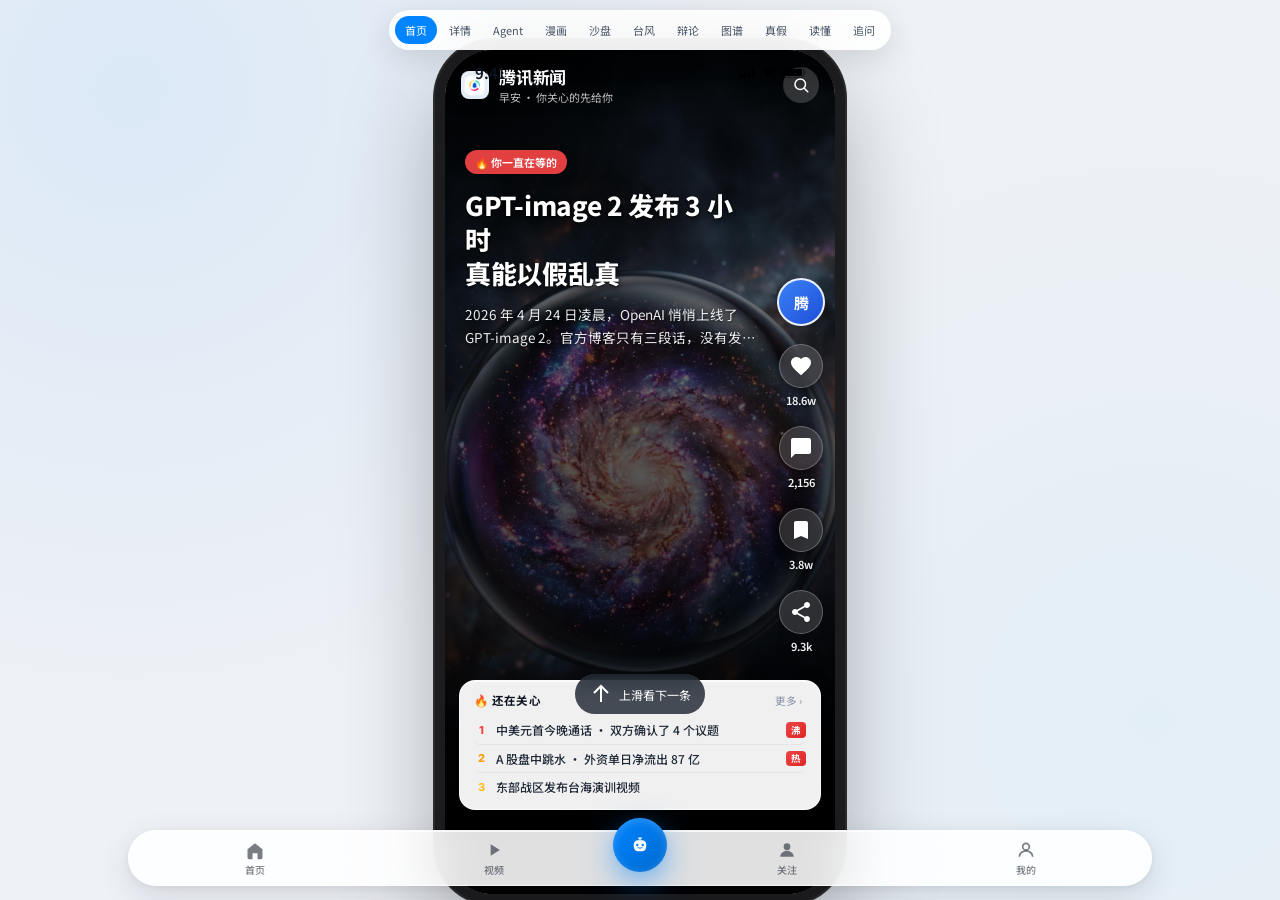
==== app.html @ 46b9d152 "feat: 腾讯新闻 Agent 版原型初始版本" ====
<!DOCTYPE html>
<html lang="zh-CN">
<head>
  <meta charset="UTF-8">
  <meta name="viewport" content="width=device-width, initial-scale=1.0, maximum-scale=1.0, user-scalable=no, viewport-fit=cover">
  <meta name="apple-mobile-web-app-capable" content="yes">
  <meta name="apple-mobile-web-app-status-bar-style" content="black-translucent">
  <title>腾讯新闻 · Agent 版</title>
  <link href="https://fonts.googleapis.com/css2?family=Noto+Sans+SC:wght@300;400;500;600;700;900&family=Inter:wght@400;500;600;700;900&display=swap" rel="stylesheet">
  <link rel="stylesheet" href="styles.css?v=8">
  <link rel="stylesheet" href="styles-v3.css?v=8">
  <link rel="stylesheet" href="styles-v4.css?v=8">
  <!-- v5 整段把 feed 改成"白色卡片瀑布流"，破坏了 scroll-snap，已禁用 -->
  <!-- <link rel="stylesheet" href="styles-v5.css"> -->
  <link rel="stylesheet" href="styles-v5b.css?v=8">
  <link rel="stylesheet" href="styles-v5c.css?v=8">
  <link rel="stylesheet" href="styles-v6.css?v=8">
  <link rel="stylesheet" href="styles-v7.css?v=8">
  <style>
    html.embed body { padding: 0 !important; background: transparent !important; align-items: stretch !important; }
    html.embed .phone-shell { width: 100% !important; height: 100% !important; border-radius: 0 !important; box-shadow: none !important; }
    html.embed #scene-switcher { display: none !important; }
  </style>
  <script>
    if (window.self !== window.top) {
      document.documentElement.classList.add('embed');
    }
  </script>
</head>
<body>

<!-- 场景切换器（独立打开时使用）-->
<div id="scene-switcher">
  <button data-scene="home" class="scene-btn active">首页</button>
  <button data-scene="article" class="scene-btn">详情</button>
  <button data-scene="agent" class="scene-btn">Agent</button>
  <button data-scene="manga" class="scene-btn">漫画</button>
  <button data-scene="sandbox" class="scene-btn">沙盘</button>
  <button data-scene="typhoon" class="scene-btn">台风</button>
  <button data-scene="debate" class="scene-btn">辩论</button>
  <button data-scene="graph" class="scene-btn">图谱</button>
  <button data-scene="factcheck" class="scene-btn">真假</button>
  <button data-scene="remix" class="scene-btn">读懂</button>
  <button data-scene="chat" class="scene-btn">追问</button>
</div>

<div id="phone" class="phone-shell">
  <div class="status-bar">
    <span class="time">9:41</span>
    <div class="status-icons">
      <svg width="17" height="11" viewBox="0 0 17 11" fill="currentColor"><rect x="0" y="7" width="3" height="4"/><rect x="4" y="5" width="3" height="6"/><rect x="8" y="3" width="3" height="8"/><rect x="12" y="0" width="3" height="11"/></svg>
      <svg width="16" height="11" viewBox="0 0 16 11" fill="none"><path d="M8 2c2 0 3.8.7 5.2 2L15 2.5C13.2.9 10.7 0 8 0S2.8.9 1 2.5L2.8 4C4.2 2.7 6 2 8 2zm0 3c1.2 0 2.3.4 3.1 1.2L12.9 4.6C11.6 3.6 9.8 3 8 3s-3.6.6-4.9 1.6L4.9 6.2C5.7 5.4 6.8 5 8 5zm0 3c.7 0 1.3.2 1.8.7L11 7.3C10.2 6.5 9.1 6 8 6s-2.2.5-3 1.3l1.2 1.4C6.7 8.2 7.3 8 8 8zm-2 3l2 2 2-2" fill="currentColor"/></svg>
      <svg width="26" height="11" viewBox="0 0 26 11" fill="none"><rect x="0.5" y="0.5" width="22" height="10" rx="2.5" stroke="currentColor" opacity="0.4"/><rect x="2" y="2" width="19" height="7" rx="1" fill="currentColor"/><rect x="23" y="3.5" width="1.5" height="4" rx="0.5" fill="currentColor" opacity="0.4"/></svg>
    </div>
  </div>

  <!-- ============ 场景 1：首页（抖音式沉浸 Feed）============ -->
  <div class="scene scene-home active" data-scene="home">
    <!-- 顶部品牌栏（浮在 Feed 上）-->
    <div class="immersive-home-top">
      <div class="ih-logo">
        <div class="brand-dot"></div>
        <div class="ih-brand">
          <div class="ih-brand-name">腾讯新闻</div>
          <div class="ih-brand-slot">早安 · 你关心的先给你</div>
        </div>
      </div>
      <button class="ih-search">
        <svg width="18" height="18" viewBox="0 0 24 24" fill="none"><circle cx="11" cy="11" r="7" stroke="currentColor" stroke-width="2"/><path d="m21 21-4.35-4.35" stroke="currentColor" stroke-width="2" stroke-linecap="round"/></svg>
      </button>
    </div>

    <!-- 沉浸式 Feed 容器 -->
    <div class="immersive-feed" id="immersive-feed">

      <!-- Feed 1：image2 新闻（图文，截断阅读原文）-->
      <div class="ifeed-item ifeed-article" data-feed-index="0">
        <div class="ifeed-bg">
          <img src="imgs/feed-gpt-image.png" alt="">
          <div class="ifeed-bg-gradient"></div>
        </div>

        <!-- 图文专用：上部内容区（标题+正文预览）-->
        <div class="ifeed-article-content">
          <div class="ifeed-chip chip-hot">🔥 你一直在等的</div>
          <h1 class="ifeed-headline">GPT-image 2 发布 3 小时<br>真能以假乱真</h1>
          <div class="ifeed-excerpt">
            <p>2026 年 4 月 24 日凌晨，OpenAI 悄悄上线了 GPT-image 2。官方博客只有三段话，没有发布会，没有 Sam 推特预热——但在之后的三个小时里，这个模型已经让整个内容圈集体失眠。</p>
            <p>我们用 500 个测试 prompt 跑了一晚上，结论是：<strong>这是第一个能在细节层面骗过人眼的公开模型</strong>。</p>
            <p>具体强在哪？它做到了跨 20 张图的人物一致性，15 分钟能生成一整套品牌视觉系统（logo、banner、OG 图、favicon 全套），甚至能"编造"逼真的……</p>
          </div>
        </div>

        <!-- 渐变截断 + 阅读原文 -->
        <div class="ifeed-fade-cta" onclick="switchScene('article')">
          <div class="ifeed-fade-gradient"></div>
          <button class="ifeed-read-btn">阅读原文 <span>›</span></button>
        </div>

        <!-- 右侧交互栏 -->
        <div class="ifeed-right-rail">
          <div class="irr-item">
            <div class="irr-avatar"><span>腾</span></div>
          </div>
          <div class="irr-item" onclick="iFeedLike(this, event)">
            <div class="irr-icon">
              <svg width="24" height="24" viewBox="0 0 24 24" fill="currentColor"><path d="M12 21.35l-1.45-1.32C5.4 15.36 2 12.28 2 8.5 2 5.42 4.42 3 7.5 3c1.74 0 3.41.81 4.5 2.09C13.09 3.81 14.76 3 16.5 3 19.58 3 22 5.42 22 8.5c0 3.78-3.4 6.86-8.55 11.54L12 21.35z"/></svg>
            </div>
            <div class="irr-count">18.6w</div>
          </div>
          <div class="irr-item" onclick="event.stopPropagation(); switchScene('article')">
            <div class="irr-icon">
              <svg width="24" height="24" viewBox="0 0 24 24" fill="currentColor"><path d="M20 2H4c-1.1 0-2 .9-2 2v18l4-4h14c1.1 0 2-.9 2-2V4c0-1.1-.9-2-2-2z"/></svg>
            </div>
            <div class="irr-count">2,156</div>
          </div>
          <div class="irr-item" onclick="iFeedBookmark(this, event)">
            <div class="irr-icon">
              <svg width="24" height="24" viewBox="0 0 24 24" fill="currentColor"><path d="M17 3H7c-1.1 0-2 .9-2 2v16l7-3 7 3V5c0-1.1-.9-2-2-2z"/></svg>
            </div>
            <div class="irr-count">3.8w</div>
          </div>
          <div class="irr-item" onclick="event.stopPropagation(); triggerToast('分享面板')">
            <div class="irr-icon">
              <svg width="24" height="24" viewBox="0 0 24 24" fill="currentColor"><path d="M18 16.08c-.76 0-1.44.3-1.96.77L8.91 12.7c.05-.23.09-.46.09-.7s-.04-.47-.09-.7l7.05-4.11c.54.5 1.25.81 2.04.81 1.66 0 3-1.34 3-3s-1.34-3-3-3-3 1.34-3 3c0 .24.04.47.09.7L8.04 9.81C7.5 9.31 6.79 9 6 9c-1.66 0-3 1.34-3 3s1.34 3 3 3c.79 0 1.5-.31 2.04-.81l7.12 4.16c-.05.21-.08.43-.08.65 0 1.61 1.31 2.92 2.92 2.92s2.92-1.31 2.92-2.92-1.31-2.92-2.92-2.92z"/></svg>
            </div>
            <div class="irr-count">9.3k</div>
          </div>
        </div>

        <!-- 底部 1/4 处：其他热点资讯小清单（完整可交互）-->
        <div class="hot-strip" onclick="event.stopPropagation(); triggerToast('🔥 进入热点频道')">
          <div class="hs-head">
            <span class="hs-label">🔥 还在关心</span>
            <span class="hs-more" onclick="event.stopPropagation(); triggerToast('🔥 进入热点频道')">更多 ›</span>
          </div>
          <div class="hs-list">
            <div class="hs-item" onclick="event.stopPropagation(); triggerToast('📖 中美元首通话 · 进入资讯')">
              <span class="hs-rank hs-rank-1">1</span>
              <span class="hs-txt">中美元首今晚通话 · 双方确认了 4 个议题</span>
              <span class="hs-hot">沸</span>
            </div>
            <div class="hs-item" onclick="event.stopPropagation(); triggerToast('📖 A 股跳水 · 进入资讯')">
              <span class="hs-rank hs-rank-2">2</span>
              <span class="hs-txt">A 股盘中跳水 · 外资单日净流出 87 亿</span>
              <span class="hs-hot">热</span>
            </div>
            <div class="hs-item" onclick="event.stopPropagation(); triggerToast('📖 台海演训 · 进入资讯')">
              <span class="hs-rank hs-rank-3">3</span>
              <span class="hs-txt">东部战区发布台海演训视频</span>
            </div>
          </div>
        </div>
      </div>

      <!-- Feed 2：Anthropic 视频（模拟自动播放）-->
      <div class="ifeed-item ifeed-video" data-feed-index="1">
        <div class="ifeed-bg">
          <img src="https://images.unsplash.com/photo-1633356122544-f134324a6cee?w=800&q=80" alt="">
          <div class="ifeed-bg-gradient dark"></div>
        </div>

        <!-- 视频控件层 -->
        <div class="ifeed-video-layer">
          <div class="ifeed-play-indicator">
            <div class="play-dot play-dot-1"></div>
            <div class="play-dot play-dot-2"></div>
            <div class="play-dot play-dot-3"></div>
            <span class="play-label">正在自动播放</span>
          </div>
          <div class="ifeed-video-progress">
            <div class="ifvp-bar"></div>
          </div>
        </div>

        <div class="ifeed-chip-top">
          <span class="ifeed-chip chip-video">▶ 视频 · 8:42</span>
        </div>

        <div class="ifeed-right-rail">
          <div class="irr-item"><div class="irr-avatar"><span>A</span></div></div>
          <div class="irr-item" onclick="iFeedLike(this, event)"><div class="irr-icon"><svg width="24" height="24" viewBox="0 0 24 24" fill="currentColor"><path d="M12 21.35l-1.45-1.32C5.4 15.36 2 12.28 2 8.5 2 5.42 4.42 3 7.5 3c1.74 0 3.41.81 4.5 2.09C13.09 3.81 14.76 3 16.5 3 19.58 3 22 5.42 22 8.5c0 3.78-3.4 6.86-8.55 11.54L12 21.35z"/></svg></div><div class="irr-count">24.1w</div></div>
          <div class="irr-item"><div class="irr-icon"><svg width="24" height="24" viewBox="0 0 24 24" fill="currentColor"><path d="M20 2H4c-1.1 0-2 .9-2 2v18l4-4h14c1.1 0 2-.9 2-2V4c0-1.1-.9-2-2-2z"/></svg></div><div class="irr-count">5,421</div></div>
          <div class="irr-item"><div class="irr-icon"><svg width="24" height="24" viewBox="0 0 24 24" fill="currentColor"><path d="M18 16.08c-.76 0-1.44.3-1.96.77L8.91 12.7c.05-.23.09-.46.09-.7s-.04-.47-.09-.7l7.05-4.11c.54.5 1.25.81 2.04.81 1.66 0 3-1.34 3-3s-1.34-3-3-3-3 1.34-3 3c0 .24.04.47.09.7L8.04 9.81C7.5 9.31 6.79 9 6 9c-1.66 0-3 1.34-3 3s1.34 3 3 3c.79 0 1.5-.31 2.04-.81l7.12 4.16c-.05.21-.08.43-.08.65 0 1.61 1.31 2.92 2.92 2.92s2.92-1.31 2.92-2.92-1.31-2.92-2.92-2.92z"/></svg></div><div class="irr-count">1.2w</div></div>
        </div>

        <div class="ifeed-bottom dark">
          <h2 class="ifeed-video-title">Computer Use 2.0 发布会完整回放：Claude 正式能"用电脑"了</h2>
        </div>
      </div>

      <!-- Feed 3：美以裂痕（一图读懂 · 首页植入读懂入口）-->
      <div class="ifeed-item ifeed-article ifeed-manga-entry" data-feed-index="2">
        <div class="ifeed-bg">
          <img src="https://images.unsplash.com/photo-1541746972996-4e0b0f43e02a?w=800&q=80" alt="">
          <div class="ifeed-bg-gradient"></div>
        </div>
        <div class="ifeed-article-content">
          <div class="ifeed-chip chip-hot">🌍 全球视野</div>
          <h1 class="ifeed-headline">伊朗硝烟中的美以裂痕<br>5 月 1 日红线与特朗普的抉择</h1>
          <div class="ifeed-excerpt">
            <p>美军对伊朗行动已进入第 50 天。根据 1973 年《战争权力法》，60 天授权窗口将于 <strong>5 月 1 日</strong> 到期——特朗普面临三条路：寻求国会授权、用仅有一次的 30 天延期、或无视期限与国会公开对抗。</p>
            <p>以色列的"核威胁红线"论述和华盛顿的选举日历正在正面相撞。油价已飙至 $135，共和党内部有议员开始……</p>
          </div>
        </div>

        <!-- 读懂入口：首页植入 Agent 读懂能力 -->
        <div class="ifeed-dongdu-entry" onclick="event.stopPropagation(); switchScene('manga')">
          <div class="ide-icon">🎨</div>
          <div class="ide-body">
            <div class="ide-title">Agent 把 4,200 字画成了一张图</div>
            <div class="ide-sub">一图读懂 · 点沙漏、压力锅、三条路看解读</div>
          </div>
          <div class="ide-arrow">›</div>
        </div>

        <div class="ifeed-fade-cta" onclick="triggerToast('📖 进入原报道')">
          <div class="ifeed-fade-gradient"></div>
          <button class="ifeed-read-btn">阅读原文 <span>›</span></button>
        </div>
        <div class="ifeed-right-rail">
          <div class="irr-item"><div class="irr-avatar"><span>国</span></div></div>
          <div class="irr-item" onclick="iFeedLike(this, event)"><div class="irr-icon"><svg width="24" height="24" viewBox="0 0 24 24" fill="currentColor"><path d="M12 21.35l-1.45-1.32C5.4 15.36 2 12.28 2 8.5 2 5.42 4.42 3 7.5 3c1.74 0 3.41.81 4.5 2.09C13.09 3.81 14.76 3 16.5 3 19.58 3 22 5.42 22 8.5c0 3.78-3.4 6.86-8.55 11.54L12 21.35z"/></svg></div><div class="irr-count">31w</div></div>
          <div class="irr-item"><div class="irr-icon"><svg width="24" height="24" viewBox="0 0 24 24" fill="currentColor"><path d="M20 2H4c-1.1 0-2 .9-2 2v18l4-4h14c1.1 0 2-.9 2-2V4c0-1.1-.9-2-2-2z"/></svg></div><div class="irr-count">6,284</div></div>
          <div class="irr-item"><div class="irr-icon"><svg width="24" height="24" viewBox="0 0 24 24" fill="currentColor"><path d="M17 3H7c-1.1 0-2 .9-2 2v16l7-3 7 3V5c0-1.1-.9-2-2-2z"/></svg></div><div class="irr-count">8.9w</div></div>
        </div>
        </div>
      </div>

      <!-- Feed 4：播客（视频位）-->
      <div class="ifeed-item ifeed-video ifeed-podcast" data-feed-index="3">
        <div class="ifeed-bg">
          <img src="https://images.unsplash.com/photo-1478737270239-2f02b77fc618?w=800&q=80" alt="">
          <div class="ifeed-bg-gradient dark purple"></div>
        </div>

        <!-- 播客波形 -->
        <div class="ifeed-podcast-wave">
          <span></span><span></span><span></span><span></span><span></span><span></span><span></span><span></span><span></span><span></span>
        </div>

        <div class="ifeed-play-indicator">
          <div class="play-dot play-dot-1"></div>
          <div class="play-dot play-dot-2"></div>
          <div class="play-dot play-dot-3"></div>
          <span class="play-label">正在播放 12:34 / 54:12</span>
        </div>

        <div class="ifeed-chip-top">
          <span class="ifeed-chip chip-audio">🎧 播客 · 你订阅了</span>
        </div>

        <div class="ifeed-right-rail">
          <div class="irr-item"><div class="irr-avatar"><span>LS</span></div></div>
          <div class="irr-item" onclick="iFeedLike(this, event)"><div class="irr-icon"><svg width="24" height="24" viewBox="0 0 24 24" fill="currentColor"><path d="M12 21.35l-1.45-1.32C5.4 15.36 2 12.28 2 8.5 2 5.42 4.42 3 7.5 3c1.74 0 3.41.81 4.5 2.09C13.09 3.81 14.76 3 16.5 3 19.58 3 22 5.42 22 8.5c0 3.78-3.4 6.86-8.55 11.54L12 21.35z"/></svg></div><div class="irr-count">3.2w</div></div>
          <div class="irr-item"><div class="irr-icon"><svg width="24" height="24" viewBox="0 0 24 24" fill="currentColor"><path d="M20 2H4c-1.1 0-2 .9-2 2v18l4-4h14c1.1 0 2-.9 2-2V4c0-1.1-.9-2-2-2z"/></svg></div><div class="irr-count">412</div></div>
          <div class="irr-item"><div class="irr-icon"><svg width="24" height="24" viewBox="0 0 24 24" fill="currentColor"><path d="M17 3H7c-1.1 0-2 .9-2 2v16l7-3 7 3V5c0-1.1-.9-2-2-2z"/></svg></div><div class="irr-count">1.8w</div></div>
        </div>

        <div class="ifeed-bottom dark">
          <span class="ifeed-chip chip-audio-title">Latent Space Podcast</span>
          <h2 class="ifeed-video-title">Harness Engineering 会成为独立工种吗？</h2>
          <div class="ifeed-author">
            <div class="ifa-avatar dark-avatar">S</div>
            <div class="ifa-info">
              <div class="ifa-name light">Swyx × Harrison Chase</div>
              <div class="ifa-meta light">今天上线 · 54:12</div>
            </div>
          </div>
        </div>
      </div>

      <!-- Feed 5：长白山暴雪（视频）-->
      <div class="ifeed-item ifeed-video" data-feed-index="4">
        <div class="ifeed-bg">
          <img src="https://images.unsplash.com/photo-1551698618-1dfe5d97d256?w=800&q=80" alt="">
          <div class="ifeed-bg-gradient dark"></div>
        </div>
        <div class="ifeed-video-layer">
          <div class="ifeed-play-indicator">
            <div class="play-dot play-dot-1"></div>
            <div class="play-dot play-dot-2"></div>
            <div class="play-dot play-dot-3"></div>
            <span class="play-label">正在自动播放</span>
          </div>
          <div class="ifeed-video-progress"><div class="ifvp-bar"></div></div>
        </div>
        <div class="ifeed-chip-top">
          <span class="ifeed-chip chip-video">▶ 视频 · 2:18</span>
          <span class="ifeed-chip chip-verified">🛡 已核实</span>
        </div>
        <div class="ifeed-right-rail">
          <div class="irr-item"><div class="irr-avatar"><span>现</span></div></div>
          <div class="irr-item" onclick="iFeedLike(this, event)"><div class="irr-icon"><svg width="24" height="24" viewBox="0 0 24 24" fill="currentColor"><path d="M12 21.35l-1.45-1.32C5.4 15.36 2 12.28 2 8.5 2 5.42 4.42 3 7.5 3c1.74 0 3.41.81 4.5 2.09C13.09 3.81 14.76 3 16.5 3 19.58 3 22 5.42 22 8.5c0 3.78-3.4 6.86-8.55 11.54L12 21.35z"/></svg></div><div class="irr-count">42w</div></div>
          <div class="irr-item"><div class="irr-icon"><svg width="24" height="24" viewBox="0 0 24 24" fill="currentColor"><path d="M20 2H4c-1.1 0-2 .9-2 2v18l4-4h14c1.1 0 2-.9 2-2V4c0-1.1-.9-2-2-2z"/></svg></div><div class="irr-count">8,712</div></div>
          <div class="irr-item"><div class="irr-icon"><svg width="24" height="24" viewBox="0 0 24 24" fill="currentColor"><path d="M17 3H7c-1.1 0-2 .9-2 2v16l7-3 7 3V5c0-1.1-.9-2-2-2z"/></svg></div><div class="irr-count">12w</div></div>
        </div>
        <div class="ifeed-bottom dark">
          <span class="ifeed-chip chip-video-title">腾讯新闻现场</span>
          <h2 class="ifeed-video-title">长白山暴雪红色预警：滑雪游客请立即下撤</h2>
          <div class="ifeed-author">
            <div class="ifa-avatar dark-avatar">现</div>
            <div class="ifa-info">
              <div class="ifa-name light">腾讯新闻现场</div>
              <div class="ifa-meta light">1 小时前 · 2:18</div>
            </div>
          </div>
        </div>
      </div>

      <!-- Feed 6：Paul Graham 图文 -->
      <div class="ifeed-item ifeed-article" data-feed-index="5">
        <div class="ifeed-bg">
          <img src="https://images.unsplash.com/photo-1481627834876-b7833e8f5570?w=800&q=80" alt="">
          <div class="ifeed-bg-gradient"></div>
        </div>
        <div class="ifeed-article-content">
          <div class="ifeed-chip chip-slow">🧠 慢读 · 译文</div>
          <h1 class="ifeed-headline">为什么最好的 AI 产品<br>反而不像 AI 产品</h1>
          <div class="ifeed-excerpt">
            <p>Paul Graham 在他的新 Essay 里指出了一个反直觉的现象：2026 年真正赚到钱的 AI 产品，几乎没有一个把"AI"当作核心卖点。</p>
            <p>他举了三个例子：Cursor 卖的不是"AI 写代码"，卖的是"写代码变轻松了"；Perplexity 卖的不是"AI 搜索"，卖的是"不用再翻 10 个链接了"；甚至 ChatGPT 卖的……</p>
          </div>
        </div>
        <div class="ifeed-fade-cta" onclick="triggerToast('📖 进入文章详情页')">
          <div class="ifeed-fade-gradient"></div>
          <button class="ifeed-read-btn">阅读原文 <span>›</span></button>
        </div>
        <div class="ifeed-right-rail">
          <div class="irr-item"><div class="irr-avatar"><span>PG</span></div></div>
          <div class="irr-item" onclick="iFeedLike(this, event)"><div class="irr-icon"><svg width="24" height="24" viewBox="0 0 24 24" fill="currentColor"><path d="M12 21.35l-1.45-1.32C5.4 15.36 2 12.28 2 8.5 2 5.42 4.42 3 7.5 3c1.74 0 3.41.81 4.5 2.09C13.09 3.81 14.76 3 16.5 3 19.58 3 22 5.42 22 8.5c0 3.78-3.4 6.86-8.55 11.54L12 21.35z"/></svg></div><div class="irr-count">6.1w</div></div>
          <div class="irr-item"><div class="irr-icon"><svg width="24" height="24" viewBox="0 0 24 24" fill="currentColor"><path d="M20 2H4c-1.1 0-2 .9-2 2v18l4-4h14c1.1 0 2-.9 2-2V4c0-1.1-.9-2-2-2z"/></svg></div><div class="irr-count">942</div></div>
          <div class="irr-item"><div class="irr-icon"><svg width="24" height="24" viewBox="0 0 24 24" fill="currentColor"><path d="M17 3H7c-1.1 0-2 .9-2 2v16l7-3 7 3V5c0-1.1-.9-2-2-2z"/></svg></div><div class="irr-count">2.8w</div></div>
        </div>
        <div class="ifeed-bottom">
          <div class="ifeed-author">
            <div class="ifa-avatar">译</div>
            <div class="ifa-info">
              <div class="ifa-name">PG Essays 译者圈</div>
              <div class="ifa-meta">译自 paulgraham.com · 3200 词</div>
            </div>
          </div>
        </div>
      </div>

    </div>
    <!-- 滑动提示（仅第一次出现）-->
    <div class="swipe-hint" id="swipe-hint">
      <svg width="24" height="24" viewBox="0 0 24 24" fill="none" stroke="currentColor" stroke-width="2"><path d="M12 4v16M5 11l7-7 7 7"/></svg>
      <span>上滑看下一条</span>
    </div>
  </div>

  <!-- ============ 场景 2：文章详情页（image2 报道 + 内嵌 Agent）============ -->
  <div class="scene scene-article" data-scene="article">
    <div class="article-nav">
      <button class="art-back" data-back="home">‹ 首页</button>
      <button class="art-more">⋯</button>
    </div>

    <div class="article-scroll" id="article-scroll">

      <div class="art-head">
        <div class="art-tag-row">
          <span class="art-tag art-tag-hot">🔥 你一直在等的</span>
          <span class="art-tag art-tag-v">🛡 已核实</span>
        </div>
        <h1 class="art-title">GPT-image 2 实测 3 小时：AI 生成图像真的能以假乱真了</h1>
        <div class="art-byline">
          <div class="art-avatar-dot">张</div>
          <div class="art-byline-info">
            <div class="art-author">张译 · 腾讯新闻科技</div>
            <div class="art-stamp">2 小时前 · 6 分钟读</div>
          </div>
        </div>
      </div>

      <img class="art-cover" src="https://images.unsplash.com/photo-1686191128892-f7434b8e8e7e?w=800&auto=format&fit=crop&q=80" alt="">

      <!-- Agent 智能导读条 -->
      <div class="agent-reading-bar">
        <div class="arb-avatar">
          <svg width="16" height="16" viewBox="0 0 32 32" fill="white"><rect x="7" y="9" width="18" height="16" rx="6"/><circle cx="12" cy="16" r="1.8" fill="#0084ff"/><circle cx="20" cy="16" r="1.8" fill="#0084ff"/></svg>
        </div>
        <div class="arb-body">
          <div class="arb-title">Agent 陪你读这篇</div>
          <div class="arb-actions">
            <button class="arb-chip" onclick="openArticleAgent('summary')">📝 太长不看</button>
            <button class="arb-chip" onclick="openArticleAgent('relate')">💭 对我有什么用</button>
            <button class="arb-chip" onclick="openArticleAgent('ask')">💬 我想追问</button>
          </div>
        </div>
      </div>

      <div class="art-body">
        <p>2026 年 4 月 24 日凌晨，OpenAI 悄悄上线了 GPT-image 2。官方博客只有三段话，没有发布会，没有 Sam 推特预热——但在之后的三个小时里，这个模型已经让整个内容圈集体失眠。</p>

        <p>它到底强在哪？我们用 500 个测试 prompt 跑了一晚上，结论是：<strong>这是第一个能在细节层面骗过人眼的公开模型</strong>。</p>

        <h2>一、实测：15 分钟生成一套完整品牌视觉</h2>

        <p>我们给它一个简单的 brief："做一个叫 Loopfold 的独立开发者工具品牌，面向开发者，有一点复古计算机的美学。" 没给任何参考图。</p>

        <p>15 分钟，image2 直接产出了：Logo 主稿、4 种延展变体、首屏 Banner、3 张 OG 分享图、甚至一整套 favicon。<strong>每一张都能直接用</strong>，不需要 Photoshop 修边。</p>

        <!-- Agent 即时洞察（正文段落间）-->
        <div class="agent-inline" onclick="openArticleAgent('inline-1')">
          <div class="ai-label">💡 Agent 注意到</div>
          <div class="ai-text">这段讲的能力，对你"用 AI 做内容运营"可能很有用。<span class="ai-link">帮你想想能落地什么 →</span></div>
        </div>

        <h2>二、关键突破：它终于学会"细节一致性"</h2>

        <p>此前所有 AI 图像模型都有一个顽疾——同一个角色，生成到第三张图就崩了：脸变了、衣服花纹错乱。image2 第一次做到了<strong>跨 20 张图的人物一致性</strong>。</p>

        <p>Simon Willison 在他的实测博客里给了一个更直接的评价：<em>"It's the first model where I stopped looking for the AI tell."</em>（这是第一个让我不再寻找 AI 痕迹的模型。）</p>

        <h2>三、眼见不一定为实：内容鉴伪的新难题</h2>

        <p>更让人担心的是它的"编故事能力"。我们让它生成"一张新闻现场照片 + 说明文字"，结果它不仅生成了逼真的照片，还配了一段 200 字的现场说明——而这件"新闻"从未发生过。</p>

        <p>发布 3 小时，推特上已经有人拿它生成的产品图骗过了 eBay 商家。</p>

        <div class="agent-inline" onclick="openArticleAgent('inline-2')">
          <div class="ai-label">⚠️ Agent 提醒</div>
          <div class="ai-text">这段跟你"内容运营 × 事实核查"的工作流直接相关。<span class="ai-link">我帮你想想该调整什么 →</span></div>
        </div>

        <h2>四、创作者怎么看：焦虑还是机会？</h2>

        <p>我们采访了 5 位独立内容创作者。观点几乎一致分成两派：</p>

        <ul>
          <li>焦虑派："以后客户更不会为素人插画师的稿费买单了。"</li>
          <li>机会派："终于能一个人做出过去 5 个人的产出，独立开发者时代真的来了。"</li>
        </ul>

        <p>Lenny Rachitsky 在 newsletter 里引用了一个数字：<strong>过去 7 天，ProductHunt 上基于 image2 API 的新产品已经上了 14 个</strong>——这比模型正式发布还早。</p>

        <h2>五、什么时候能用上？</h2>

        <p>API 已开放，每千张图 $40；ChatGPT Plus 用户今晚会收到灰度推送；国内用户可通过 OpenRouter 或 Replicate 间接调用。</p>

        <p>我们评估：<strong>未来 30 天，会有一批新的"AI 原生内容产品"在这个模型基础上爆发</strong>。</p>

        <div class="h-32"></div>
      </div>
    </div>

    <!-- 底部 Agent 浮条 -->
    <div class="article-bottom-agent" onclick="openArticleAgent('float')">
      <div class="aba-dot"></div>
      <span class="aba-text">Agent 已陪你读完这篇 · 点击追问</span>
    </div>

    <!-- Agent 对话抽屉 -->
    <div class="art-agent-drawer" id="art-agent-drawer">
      <div class="aad-head">
        <div class="aad-handle"></div>
        <div class="aad-title">
          <span>💬 Agent · 这篇 image2 报道</span>
          <button class="aad-close" onclick="closeArticleAgent()">×</button>
        </div>
      </div>
      <div class="aad-body" id="aad-body"></div>
    </div>
  </div>

  <!-- ============ 场景 3：Agent 页（核心创新页）============ -->
  <div class="scene scene-agent" data-scene="agent">
    <div class="agent-top">
      <div class="agent-top-inner">
        <div class="agent-greet">
          <div class="agent-greet-avatar">
            <svg width="22" height="22" viewBox="0 0 32 32" fill="white"><rect x="7" y="9" width="18" height="16" rx="6"/><circle cx="12" cy="16" r="1.8" fill="#0084ff"/><circle cx="20" cy="16" r="1.8" fill="#0084ff"/><path d="M13 20q3 1.5 6 0" stroke="#0084ff" stroke-width="1.4" stroke-linecap="round" fill="none"/></svg>
          </div>
          <div>
            <div class="agent-greet-title">早安</div>
            <div class="agent-greet-sub">我看了今早 2,147 条新闻，给你挑了 3 件值得关心的</div>
          </div>
        </div>

        <!-- Agent 卡片列表：个性化反馈 -->
        <div class="agent-cards">

          <div class="agent-card" data-goto="sandbox">
            <div class="ac-head">
              <span class="ac-tag">💰 关乎你的钱包</span>
              <span class="ac-time">3 分钟前</span>
            </div>
            <div class="ac-title">央行释放利率维稳信号</div>
            <div class="ac-desc">简单说：房贷利率短期内不会大变。如果你有房贷焦虑，可以拖拖滑块看看未来趋势。</div>
            <button class="ac-cta">📊 进入互动沙盘 →</button>
          </div>

          <div class="agent-card" data-goto="factcheck">
            <div class="ac-head">
              <span class="ac-tag tag-orange">⚠️ 家族群在传</span>
              <span class="ac-time">12 分钟前</span>
            </div>
            <div class="ac-title">"某地出台房产新政"正在朋友圈刷屏</div>
            <div class="ac-desc">事实核查组已经拿到原始文件。3 秒帮你辨真假，转发前看一眼。</div>
            <button class="ac-cta">🎲 快判一下 →</button>
          </div>

          <div class="agent-card" data-goto="graph">
            <div class="ac-head">
              <span class="ac-tag tag-purple">🚗 深度推荐</span>
              <span class="ac-time">早上</span>
            </div>
            <div class="ac-title">三款新能源 SUV 横评</div>
            <div class="ac-desc">4000 字长文太长？我已经把三款车、六个维度的关系整理成了一张可互动的图谱。</div>
            <button class="ac-cta">🗺 看关系图谱 →</button>
          </div>

        </div>

        <!-- 快捷许愿输入框（Loopit 式）-->
        <div class="wish-bar">
          <div class="wish-avatar">
            <svg width="16" height="16" viewBox="0 0 32 32" fill="white"><rect x="7" y="9" width="18" height="16" rx="6"/><circle cx="12" cy="16" r="1.8" fill="#0084ff"/><circle cx="20" cy="16" r="1.8" fill="#0084ff"/></svg>
          </div>
          <input type="text" placeholder="跟我说：今天最想了解什么？" readonly onclick="triggerToast('🔍 埋点：wish_input_focus · 演示省略')">
          <button class="wish-mic">
            <svg width="18" height="18" viewBox="0 0 24 24" fill="currentColor"><rect x="9" y="2" width="6" height="13" rx="3"/><path d="M5 10v2a7 7 0 0 0 14 0v-2M12 19v4M8 23h8" stroke="currentColor" stroke-width="2" fill="none"/></svg>
          </button>
        </div>
      </div>
    </div>

    <!-- 下半屏：读懂新闻 Feed 流 -->
    <div class="playable-feed-label">
      <span>🧩 读懂这些事</span>
      <span class="pfl-hint">互动式 · 而不是只能读</span>
    </div>

    <!-- 4 种核心内容形态（大图，参考 Loopit Playable 框架）-->
    <div class="playable-feed" id="playable-feed">

      <!-- 形态 1：一图读懂漫画（头部大横幅） -->
      <div class="pf-card pf-card-1" data-goto="manga">
        <div class="pf-bg" style="background:linear-gradient(135deg,#4a1a1a 0%,#8b2525 50%,#4a1a1a 100%)">
          <img src="https://images.unsplash.com/photo-1541746972996-4e0b0f43e02a?w=800&q=80" alt="">
        </div>
        <div class="pf-content">
          <div class="pf-type">🎨 一图读懂</div>
          <div class="pf-title">伊朗硝烟中的美以裂痕：5月1日红线</div>
          <div class="pf-desc">Agent 把 4000 字长文画成一张信息漫画</div>
        </div>
        <div class="pf-corner-badge">NEW</div>
      </div>

      <!-- 形态 2：数据沙盘 -->
      <div class="pf-card pf-card-2" data-goto="sandbox">
        <div class="pf-bg" style="background:linear-gradient(135deg,#2d1a42 0%,#5a3a95 100%)">
          <img src="https://images.unsplash.com/photo-1611974789855-9c2a0a7236a3?w=600&q=80" alt="">
        </div>
        <div class="pf-content">
          <div class="pf-type">📊 数据沙盘</div>
          <div class="pf-title">央行利率 → 你的房贷</div>
          <div class="pf-desc">拖滑块看未来怎么变</div>
        </div>
      </div>

      <!-- 形态 3：动态可视化（台风） -->
      <div class="pf-card pf-card-3" data-goto="typhoon">
        <div class="pf-bg" style="background:linear-gradient(135deg,#0a3a5c 0%,#1e6b9a 50%,#0a3a5c 100%)">
          <img src="https://images.unsplash.com/photo-1527482797697-8795b05a13fe?w=600&q=80" alt="">
        </div>
        <div class="pf-content">
          <div class="pf-type">🌀 动态可视化</div>
          <div class="pf-title">今年第 1 号台风路径实时</div>
          <div class="pf-desc">点击任意时刻看当时风力</div>
        </div>
      </div>

      <!-- 形态 4：多人辩论厅 -->
      <div class="pf-card pf-card-2" data-goto="debate">
        <div class="pf-bg" style="background:linear-gradient(135deg,#421a1a 0%,#953a3a 100%)">
          <img src="https://images.unsplash.com/photo-1591522810850-58128c5fb089?w=600&q=80" alt="">
        </div>
        <div class="pf-content">
          <div class="pf-type">🗣 辩论厅</div>
          <div class="pf-title">美以伊冲突还会打多久？</div>
          <div class="pf-desc">2,341 人正在辩论 · LIVE</div>
        </div>
        <div class="pf-live-dot">● LIVE</div>
      </div>

      <!-- 下面是工具型能力（小卡）-->
      <div class="pf-small-label">🛠 还可以这样读</div>

      <div class="pf-small-grid">
        <div class="pf-small" data-goto="graph">
          <div class="pf-small-icon" style="background:linear-gradient(135deg,#3b82f6,#1d4ed8)">🗺</div>
          <div class="pf-small-body">
            <div class="pf-small-title">关系图谱</div>
            <div class="pf-small-desc">长文变一张图</div>
          </div>
        </div>
        <div class="pf-small" data-goto="factcheck">
          <div class="pf-small-icon" style="background:linear-gradient(135deg,#ef4444,#b91c1c)">🎲</div>
          <div class="pf-small-body">
            <div class="pf-small-title">真假快判</div>
            <div class="pf-small-desc">3 秒辨真假</div>
          </div>
        </div>
        <div class="pf-small" data-goto="remix">
          <div class="pf-small-icon" style="background:linear-gradient(135deg,#10b981,#047857)">⚡</div>
          <div class="pf-small-body">
            <div class="pf-small-title">太长不看</div>
            <div class="pf-small-desc">原文 vs 速览</div>
          </div>
        </div>
        <div class="pf-small" data-goto="chat">
          <div class="pf-small-icon" style="background:linear-gradient(135deg,#f59e0b,#b45309)">💬</div>
          <div class="pf-small-body">
            <div class="pf-small-title">深度追问</div>
            <div class="pf-small-desc">聊聊这条</div>
          </div>
        </div>
      </div>

      <div class="h-32"></div>
    </div>
  </div>

  <!-- ============ 场景 3：事件关系图谱 ============ -->
  <div class="scene scene-graph" data-scene="graph">
    <div class="immersive-top">
      <button class="imm-back" data-back="agent">‹ 返回</button>
      <div class="imm-title">
        <div class="imm-type">🗺 互动关系图谱</div>
        <div class="imm-sub">新能源 SUV 横评</div>
      </div>
      <button class="imm-remix" onclick="triggerRemix()">
        <svg width="14" height="14" viewBox="0 0 24 24" fill="none"><path d="M14 3h7v7M10 21H3v-7M21 3l-9 9M3 21l9-9" stroke="currentColor" stroke-width="2" stroke-linecap="round" fill="none"/></svg>
        原文
      </button>
    </div>

    <div class="graph-stage">
      <svg class="graph-svg" viewBox="0 0 390 600">
        <!-- 连线 -->
        <line x1="195" y1="300" x2="110" y2="170" class="g-line" stroke-dasharray="4,4"/>
        <line x1="195" y1="300" x2="280" y2="170" class="g-line" stroke-dasharray="4,4"/>
        <line x1="195" y1="300" x2="195" y2="460" class="g-line" stroke-dasharray="4,4"/>
        <line x1="195" y1="300" x2="80" y2="430" class="g-line" stroke-dasharray="4,4"/>
        <line x1="195" y1="300" x2="310" y2="430" class="g-line" stroke-dasharray="4,4"/>

        <!-- 中心节点 -->
        <g class="g-node center" data-node="center" onclick="selectGraphNode('center')">
          <circle cx="195" cy="300" r="44" fill="#0084ff"/>
          <text x="195" y="295" text-anchor="middle" font-size="12" fill="white" font-weight="700">25-35万</text>
          <text x="195" y="312" text-anchor="middle" font-size="10" fill="white" opacity="0.9">中型 SUV</text>
        </g>

        <!-- 蔚来 -->
        <g class="g-node" data-node="nio" onclick="selectGraphNode('nio')">
          <circle cx="110" cy="170" r="36" fill="#fff" stroke="#0084ff" stroke-width="2"/>
          <text x="110" y="168" text-anchor="middle" font-size="13" fill="#0d1421" font-weight="700">蔚来</text>
          <text x="110" y="183" text-anchor="middle" font-size="9" fill="#8892a6">ET5T</text>
        </g>

        <!-- 极越（重点）-->
        <g class="g-node highlight" data-node="jiyue" onclick="selectGraphNode('jiyue')">
          <circle cx="280" cy="170" r="42" fill="#fff" stroke="#0084ff" stroke-width="3"/>
          <text x="280" y="165" text-anchor="middle" font-size="13" fill="#0d1421" font-weight="700">极越</text>
          <text x="280" y="180" text-anchor="middle" font-size="9" fill="#8892a6">07 · 智驾优</text>
          <circle cx="280" cy="170" r="50" fill="none" stroke="#0084ff" stroke-width="1" opacity="0.5" class="g-pulse"/>
        </g>

        <!-- 理想 -->
        <g class="g-node" data-node="lixiang" onclick="selectGraphNode('lixiang')">
          <circle cx="195" cy="460" r="36" fill="#fff" stroke="#0084ff" stroke-width="2"/>
          <text x="195" y="458" text-anchor="middle" font-size="13" fill="#0d1421" font-weight="700">理想</text>
          <text x="195" y="473" text-anchor="middle" font-size="9" fill="#8892a6">L6</text>
        </g>

        <!-- 智驾 -->
        <g class="g-node small" data-node="zhijia" onclick="selectGraphNode('zhijia')">
          <circle cx="80" cy="430" r="28" fill="#fef3c7" stroke="#f59e0b" stroke-width="1.5"/>
          <text x="80" y="428" text-anchor="middle" font-size="11" fill="#92400e" font-weight="600">🤖</text>
          <text x="80" y="443" text-anchor="middle" font-size="9" fill="#92400e">智驾</text>
        </g>

        <!-- 电池 -->
        <g class="g-node small" data-node="battery" onclick="selectGraphNode('battery')">
          <circle cx="310" cy="430" r="28" fill="#dcfce7" stroke="#22c55e" stroke-width="1.5"/>
          <text x="310" y="428" text-anchor="middle" font-size="11" fill="#166534" font-weight="600">🔋</text>
          <text x="310" y="443" text-anchor="middle" font-size="9" fill="#166534">电池</text>
        </g>
      </svg>

      <!-- 节点详情卡（浮层）-->
      <div id="node-detail" class="node-detail-card">
        <div class="nd-head">
          <div class="nd-title" id="nd-title">点击任意节点查看详情</div>
          <div class="nd-sub" id="nd-sub">可缩放 · 可点击 · 可追问</div>
        </div>
        <div class="nd-body" id="nd-body">
          <div class="nd-placeholder">选择一个节点试试 ↑</div>
        </div>
      </div>
    </div>
  </div>

  <!-- ============ 场景 4：财经数据沙盘 ============ -->
  <div class="scene scene-sandbox" data-scene="sandbox">
    <div class="immersive-top">
      <button class="imm-back" data-back="agent">‹ 返回</button>
      <div class="imm-title">
        <div class="imm-type">📊 数据沙盘</div>
        <div class="imm-sub">利率如何影响你的房贷</div>
      </div>
      <button class="imm-remix" onclick="triggerRemix()">📰 原文</button>
    </div>

    <div class="sandbox-stage">
      <div class="sb-headline">
        如果央行把利率<strong>调整到：</strong>
      </div>

      <div class="sb-slider-card">
        <div class="sb-val-row">
          <div class="sb-val-item">
            <div class="sb-val-label">LPR 利率</div>
            <div class="sb-val-num" id="sb-rate">2.0<span>%</span></div>
          </div>
          <div class="sb-val-item">
            <div class="sb-val-label">月供变化</div>
            <div class="sb-val-num neutral" id="sb-payment">0<span>元</span></div>
          </div>
        </div>
        <input type="range" id="sb-slider" class="sb-slider" min="0" max="100" value="50">
        <div class="sb-slider-marks">
          <span>1.0%</span><span>2.0%</span><span>3.0%</span>
        </div>
      </div>

      <div class="sb-chart-card">
        <div class="sb-chart-title">房价走势预测（未来 12 个月）</div>
        <svg id="sb-chart" viewBox="0 0 350 150" class="sb-chart">
          <line x1="0" y1="40" x2="350" y2="40" stroke="#e4e8f0" stroke-dasharray="3,3"/>
          <line x1="0" y1="75" x2="350" y2="75" stroke="#e4e8f0" stroke-dasharray="3,3"/>
          <line x1="0" y1="110" x2="350" y2="110" stroke="#e4e8f0" stroke-dasharray="3,3"/>
          <path id="sb-path" d="M0 75 L 70 75 L 140 75 L 210 75 L 280 75 L 350 75" fill="none" stroke="#0084ff" stroke-width="3" stroke-linecap="round"/>
          <path id="sb-area" d="M0 75 L 70 75 L 140 75 L 210 75 L 280 75 L 350 75 L 350 150 L 0 150 Z" fill="url(#sb-grad)" opacity="0.2"/>
          <defs>
            <linearGradient id="sb-grad" x1="0" y1="0" x2="0" y2="1">
              <stop offset="0%" stop-color="#0084ff"/>
              <stop offset="100%" stop-color="#0084ff" stop-opacity="0"/>
            </linearGradient>
          </defs>
        </svg>
        <div class="sb-chart-legend">
          <div class="sb-legend-item"><span class="dot dot-blue"></span>房价同比</div>
          <div class="sb-legend-item" id="sb-trend">→ 基本持平</div>
        </div>
      </div>

      <div class="sb-insight-card">
        <div class="sb-insight-icon">💡</div>
        <div class="sb-insight-body">
          <div class="sb-insight-title" id="sb-insight-title">Agent 解读</div>
          <div class="sb-insight-text" id="sb-insight-text">拖动上面的滑块，看看利率怎么影响你的钱包。</div>
        </div>
      </div>

      <div class="sb-source">
        数据来源：腾讯新闻财经 + 央行公开数据 · <span class="badge-verified-inline">已核实</span>
      </div>
    </div>
  </div>

  <!-- ============ 场景 5：真假快判 ============ -->
  <div class="scene scene-factcheck" data-scene="factcheck">
    <div class="immersive-top dark">
      <button class="imm-back" data-back="agent">‹ 返回</button>
      <div class="imm-title">
        <div class="imm-type" style="color:#fff">🎲 真假快判</div>
        <div class="imm-sub" style="color:rgba(255,255,255,0.6)">3 秒判断</div>
      </div>
      <button class="imm-remix" onclick="triggerRemix()" style="color:#fff;border-color:rgba(255,255,255,0.3)">📰 原文</button>
    </div>

    <div class="fc-stage">
      <div class="fc-question-card" id="fc-card">
        <div class="fc-level">第 1 题 · 本周刷屏</div>
        <div class="fc-quote">
          "某地今日出台房产新政，首套房贷首付降至 15%，限购全面取消。"
        </div>
        <div class="fc-hint">—— 家族群早上开始疯传 · 配图是张<br>市政府大楼的旧照</div>

        <div class="fc-timer" id="fc-timer">
          <svg width="80" height="80" viewBox="0 0 80 80">
            <circle cx="40" cy="40" r="36" fill="none" stroke="rgba(255,255,255,0.15)" stroke-width="4"/>
            <circle id="fc-timer-ring" cx="40" cy="40" r="36" fill="none" stroke="#fff" stroke-width="4" stroke-linecap="round" stroke-dasharray="226" stroke-dashoffset="0" transform="rotate(-90 40 40)"/>
            <text x="40" y="47" text-anchor="middle" font-size="24" fill="white" font-weight="700" id="fc-countdown">3</text>
          </svg>
        </div>

        <div class="fc-actions">
          <button class="fc-btn fc-fake" onclick="fcAnswer('fake')">❌ 假的</button>
          <button class="fc-btn fc-real" onclick="fcAnswer('real')">✅ 真的</button>
        </div>
      </div>

      <!-- 结果卡（隐藏）-->
      <div class="fc-result-card" id="fc-result" style="display:none">
        <div class="fc-result-icon">🚫</div>
        <div class="fc-result-verdict">这是<strong>假消息</strong></div>
        <div class="fc-result-reason">
          事实核查组 30 分钟前已经核实：<br>
          ① 当地政府未发布任何类似文件<br>
          ② 配图是 2019 年的新闻图<br>
          ③ "首付 15%" 的表述不符合当前政策框架
        </div>
        <div class="fc-result-source">
          信源：事实核查组 · 已交叉比对 3 个权威渠道 · <span class="badge-verified-inline">已核实</span>
        </div>
        <button class="fc-share-btn" onclick="triggerToast('🔍 埋点：share_factcheck · 社交分发已授权')">📲 转发给家族群</button>
        <button class="fc-continue" onclick="fcNext()">再来一题 →</button>
      </div>
    </div>
  </div>

  <!-- ============ 场景：读懂（原文 / 太长不看 二选）============ -->
  <div class="scene scene-remix" data-scene="remix">
    <div class="immersive-top">
      <button class="imm-back" data-back="agent">‹ 返回</button>
      <div class="imm-title">
        <div class="imm-type">🧩 读懂</div>
        <div class="imm-sub">原文 vs 太长不看</div>
      </div>
    </div>

    <div class="remix-stage">
      <!-- 顶部二选切换 -->
      <div class="remix-switcher two-col">
        <button class="rm-style active" data-style="orig" onclick="switchRemixStyle('orig')">📰 原文</button>
        <button class="rm-style" data-style="tldr" onclick="switchRemixStyle('tldr')">⚡ 太长不看</button>
      </div>

      <!-- 内容区 -->
      <div class="remix-output" id="remix-output"></div>

      <div class="remix-disclaimer">
        🔒 「太长不看」只在客观事实基础上做精简和关联分析，不改动原始数据与溯源。
      </div>
    </div>
  </div>

  <!-- ============ 场景 7：Chatbot 深度追问 ============ -->
  <div class="scene scene-chat" data-scene="chat">
    <div class="immersive-top">
      <button class="imm-back" data-back="agent">‹ 返回</button>
      <div class="imm-title">
        <div class="imm-type">💬 深度追问</div>
        <div class="imm-sub">跟腾讯财经 Agent 聊聊</div>
      </div>
    </div>

    <div class="chat-stage" id="chat-stage">
      <div class="chat-article-ref">
        <img src="https://images.unsplash.com/photo-1686191128892-f7434b8e8e7e?w=200&auto=format&fit=crop&q=80" alt="">
        <div>
          <div class="car-t">GPT-image 2 实测 3 小时</div>
          <div class="car-s">腾讯新闻科技 · 你刚读完</div>
        </div>
      </div>

      <div class="chat-messages" id="chat-messages">
        <div class="chat-bubble chat-bot">
          我是腾讯新闻 AI 分析师，我已经完整读过这篇 image2 报道。<br><br>
          想聊哪个方向？
          <div class="chat-suggest">
            <button class="cs-btn" onclick="chatAsk('这个模型会影响到我做的内容运营工作吗？')">会影响我的内容运营工作吗？</button>
            <button class="cs-btn" onclick="chatAsk('对想做 AI 独立开发者的人意味着什么？')">对想独立开发的人意味着什么？</button>
            <button class="cs-btn" onclick="chatAsk('怎么快速接入到我的 Claude Code 工作流？')">怎么接入 Claude Code 工作流？</button>
          </div>
        </div>
      </div>

      <div class="chat-input-bar">
        <input type="text" id="chat-input" placeholder="随便问 · 想到什么问什么" onkeypress="if(event.key==='Enter') chatSend()">
        <button class="chat-send" onclick="chatSend()">→</button>
      </div>
    </div>
  </div>

  <!-- ============ 场景：一图读懂漫画（伊朗美以局势）============ -->
  <div class="scene scene-manga" data-scene="manga">
    <div class="immersive-top dark">
      <button class="imm-back" data-back="agent">‹ 返回</button>
      <div class="imm-title">
        <div class="imm-type" style="color:#fff">🎨 一图读懂</div>
        <div class="imm-sub" style="color:rgba(255,255,255,0.6)">4000 字报道 → 一张漫画</div>
      </div>
      <button class="imm-remix" onclick="triggerToast('🔄 重新生成漫画')">🔄</button>
    </div>

    <div class="manga-stage">
      <!-- 标题横幅 -->
      <div class="manga-banner">
        <svg width="100%" height="44" viewBox="0 0 360 44" preserveAspectRatio="none">
          <path d="M0 8 L20 0 L340 0 L360 8 L360 36 L340 44 L20 44 L0 36 Z" fill="#f4e8d4" stroke="#8b6f47" stroke-width="1"/>
        </svg>
        <div class="manga-banner-text">伊朗硝烟中的美以裂痕：5月1日红线与特朗普的抉择</div>
      </div>

      <!-- 主画面 SVG -->
      <div class="manga-canvas">
        <svg viewBox="0 0 360 600" class="manga-svg" preserveAspectRatio="xMidYMid meet">
          <defs>
            <linearGradient id="mangaBg" x1="0" y1="0" x2="0" y2="1">
              <stop offset="0%" stop-color="#8b2525"/>
              <stop offset="100%" stop-color="#4a1a1a"/>
            </linearGradient>
            <radialGradient id="glow" cx="0.5" cy="0.5" r="0.5">
              <stop offset="0%" stop-color="#fbbf24" stop-opacity="0.6"/>
              <stop offset="100%" stop-color="#fbbf24" stop-opacity="0"/>
            </radialGradient>
          </defs>

          <rect width="360" height="600" fill="url(#mangaBg)"/>

          <!-- 沙漏 -->
          <g class="manga-hourglass" onclick="mangaTap('hourglass')">
            <ellipse cx="180" cy="50" rx="60" ry="8" fill="url(#glow)"/>
            <!-- 沙漏框架 -->
            <rect x="140" y="46" width="80" height="6" fill="#8b6f47" rx="2"/>
            <rect x="140" y="128" width="80" height="6" fill="#8b6f47" rx="2"/>
            <!-- 玻璃上半 -->
            <path d="M148 52 L212 52 L180 90 Z" fill="rgba(255,255,255,0.15)" stroke="#c9a66b" stroke-width="1.5"/>
            <!-- 沙子 -->
            <path d="M156 58 L204 58 L182 86 L178 86 Z" fill="#fbbf24"/>
            <!-- 玻璃下半 -->
            <path d="M180 90 L148 128 L212 128 Z" fill="rgba(255,255,255,0.12)" stroke="#c9a66b" stroke-width="1.5"/>
            <path d="M168 128 L192 128 L182 110 L178 110 Z" fill="#fbbf24"/>
            <!-- 时钟显示 -->
            <rect x="158" y="140" width="44" height="18" fill="#1a0505" rx="3"/>
            <text x="180" y="154" text-anchor="middle" font-size="12" font-weight="bold" fill="#ff3838">5月1日</text>
          </g>

          <!-- 说明标签 -->
          <g class="manga-tag-g" onclick="mangaTap('countdown')">
            <rect x="100" y="178" width="160" height="26" rx="13" fill="#1a0505" stroke="#fbbf24" stroke-width="1"/>
            <text x="180" y="195" text-anchor="middle" font-size="11" fill="#fbbf24" font-weight="600">战争权力法 60 天倒计时临近</text>
          </g>

          <!-- 箭头 -->
          <path d="M180 208 L180 230 M172 224 L180 232 L188 224" stroke="#fbbf24" stroke-width="2" fill="none"/>

          <!-- 压力锅 + 两侧云状标签 -->
          <g class="manga-pot" onclick="mangaTap('pressure')">
            <!-- 云标签左：油价 -->
            <ellipse cx="80" cy="280" rx="42" ry="22" fill="white" opacity="0.9"/>
            <text x="80" y="276" text-anchor="middle" font-size="11" fill="#1a1a1a">⛽ 油价</text>
            <text x="80" y="290" text-anchor="middle" font-size="12" fill="#dc2626" font-weight="bold">↑ 飙升</text>
            <!-- 云标签右：国会 -->
            <ellipse cx="280" cy="280" rx="42" ry="22" fill="white" opacity="0.9"/>
            <text x="280" y="276" text-anchor="middle" font-size="11" fill="#1a1a1a">🏛 国会</text>
            <text x="280" y="290" text-anchor="middle" font-size="11" fill="#dc2626" font-weight="bold">共和党动摇</text>

            <!-- 锅 -->
            <ellipse cx="180" cy="320" rx="55" ry="10" fill="#6b7280"/>
            <path d="M128 320 L132 355 Q132 365 142 367 L218 367 Q228 365 228 355 L232 320" fill="#374151" stroke="#1f2937" stroke-width="1.5"/>
            <ellipse cx="180" cy="320" rx="50" ry="7" fill="#dc2626"/>
            <!-- 手柄 -->
            <rect x="118" y="330" width="12" height="5" fill="#1f2937" rx="2"/>
            <rect x="230" y="330" width="12" height="5" fill="#1f2937" rx="2"/>
            <!-- 蒸汽 -->
            <path d="M160 310 Q158 300 165 295" stroke="white" stroke-width="2" fill="none" opacity="0.7"/>
            <path d="M180 308 Q182 298 178 292" stroke="white" stroke-width="2" fill="none" opacity="0.7"/>
            <path d="M200 310 Q202 300 195 295" stroke="white" stroke-width="2" fill="none" opacity="0.7"/>
          </g>

          <!-- 政治压力标签 -->
          <g onclick="mangaTap('politics')">
            <rect x="80" y="380" width="200" height="26" rx="13" fill="white" opacity="0.92"/>
            <text x="180" y="397" text-anchor="middle" font-size="11" fill="#1a1a1a" font-weight="600">政治压力 · 特朗普面临多重抉择</text>
          </g>

          <!-- 三岔路口（人物居中） -->
          <!-- 路 -->
          <path d="M180 430 L60 560 M180 430 L180 570 M180 430 L300 560" stroke="#4b5563" stroke-width="40" fill="none" stroke-linecap="round"/>
          <path d="M180 430 L60 560 M180 430 L180 570 M180 430 L300 560" stroke="white" stroke-width="2" fill="none" stroke-dasharray="6,6"/>

          <!-- 三个选项标签 -->
          <g onclick="mangaTap('option1')" class="manga-option">
            <rect x="12" y="456" width="88" height="48" rx="8" fill="#1a0505" stroke="#fbbf24" stroke-width="1.5"/>
            <text x="56" y="475" text-anchor="middle" font-size="11" fill="#fbbf24" font-weight="bold">寻求授权</text>
            <text x="56" y="493" text-anchor="middle" font-size="10" fill="#fca5a5">受限</text>
          </g>
          <g onclick="mangaTap('option2')" class="manga-option">
            <rect x="136" y="456" width="88" height="48" rx="8" fill="#1a0505" stroke="#fbbf24" stroke-width="1.5"/>
            <text x="180" y="475" text-anchor="middle" font-size="11" fill="#fbbf24" font-weight="bold">30 天延期</text>
            <text x="180" y="493" text-anchor="middle" font-size="10" fill="#fca5a5">仅一次</text>
          </g>
          <g onclick="mangaTap('option3')" class="manga-option">
            <rect x="260" y="456" width="88" height="48" rx="8" fill="#1a0505" stroke="#fbbf24" stroke-width="1.5"/>
            <text x="304" y="475" text-anchor="middle" font-size="11" fill="#fbbf24" font-weight="bold">无视期限</text>
            <text x="304" y="493" text-anchor="middle" font-size="10" fill="#fca5a5">代价高</text>
          </g>

          <!-- 中心人物（简化）-->
          <g class="manga-trump" onclick="mangaTap('trump')">
            <circle cx="180" cy="438" r="14" fill="#fdba74"/>
            <ellipse cx="180" cy="430" rx="12" ry="6" fill="#f59e0b"/>
            <rect x="173" y="450" width="14" height="20" fill="#1e3a8a"/>
            <rect x="176" y="452" width="8" height="12" fill="white"/>
            <path d="M177 456 L177 462 L183 462 L183 456 Z" fill="#dc2626"/>
          </g>
        </svg>
      </div>

      <!-- 画下的解读 -->
      <div class="manga-footer">
        <div class="manga-footer-title">点击任意元素，Agent 会解释</div>
        <div class="manga-footer-hint" id="manga-hint">
          ↑ 试试点沙漏、压力锅、三条路
        </div>
      </div>

      <!-- 底部 Agent 条 -->
      <div class="manga-bottom-bar">
        <div class="manga-ba-dot"></div>
        <span class="manga-ba-text">Agent 把 4,200 字报道画成了这张图</span>
        <button class="manga-ba-btn" onclick="switchScene('article')">看原报道</button>
      </div>
    </div>
  </div>

  <!-- ============ 场景：台风路径动态可视化 ============ -->
  <div class="scene scene-typhoon" data-scene="typhoon">
    <div class="immersive-top dark">
      <button class="imm-back" data-back="agent">‹ 返回</button>
      <div class="imm-title">
        <div class="imm-type" style="color:#fff">🌀 动态可视化</div>
        <div class="imm-sub" style="color:rgba(255,255,255,0.6)">今年第 1 号台风实时路径</div>
      </div>
    </div>

    <div class="typhoon-stage">
      <!-- 地图区 -->
      <div class="typhoon-map">
        <svg viewBox="0 0 390 500" class="typhoon-svg" preserveAspectRatio="xMidYMid meet">
          <defs>
            <linearGradient id="sea" x1="0" y1="0" x2="0" y2="1">
              <stop offset="0%" stop-color="#0f1e40"/>
              <stop offset="100%" stop-color="#0a1428"/>
            </linearGradient>
          </defs>

          <rect width="390" height="500" fill="url(#sea)"/>

          <!-- 经纬网 -->
          <g stroke="rgba(100, 150, 220, 0.15)" stroke-width="0.5" fill="none">
            <line x1="0" y1="100" x2="390" y2="100"/>
            <line x1="0" y1="200" x2="390" y2="200"/>
            <line x1="0" y1="300" x2="390" y2="300"/>
            <line x1="0" y1="400" x2="390" y2="400"/>
            <line x1="80" y1="0" x2="80" y2="500"/>
            <line x1="160" y1="0" x2="160" y2="500"/>
            <line x1="240" y1="0" x2="240" y2="500"/>
            <line x1="320" y1="0" x2="320" y2="500"/>
          </g>

          <!-- 陆地轮廓（简化中国东部+台湾+菲律宾）-->
          <path d="M0 180 Q20 160 40 170 L60 150 L100 140 L120 160 L140 150 L160 170 L150 200 L180 220 L170 260 L130 280 L100 300 L60 290 L40 270 L20 250 L0 240 Z" fill="#1a3a1a" opacity="0.6"/>
          <path d="M220 340 L240 320 L260 330 L270 360 L260 380 L240 385 L225 370 Z" fill="#1a3a1a" opacity="0.6"/>
          <path d="M280 420 L310 410 L325 440 L315 460 L290 455 Z" fill="#1a3a1a" opacity="0.6"/>

          <!-- 预测路径（虚线）-->
          <path id="typhoon-path-future" d="M320 440 Q280 400 240 350 Q200 300 160 260 Q120 220 80 180" stroke="#60a5fa" stroke-width="2" fill="none" stroke-dasharray="6,4" opacity="0.5"/>

          <!-- 已走路径（实线渐变）-->
          <path id="typhoon-path-past" d="M340 460 L335 455" stroke="#ef4444" stroke-width="3" fill="none" stroke-linecap="round"/>

          <!-- 路径上的节点（点可交互）-->
          <g id="typhoon-points">
            <circle class="tp-point" data-idx="0" cx="340" cy="460" r="8" fill="#ef4444"/>
            <circle class="tp-point" data-idx="1" cx="320" cy="440" r="7" fill="#fbbf24"/>
            <circle class="tp-point" data-idx="2" cx="290" cy="410" r="7" fill="#60a5fa" opacity="0.6"/>
            <circle class="tp-point" data-idx="3" cx="250" cy="360" r="7" fill="#60a5fa" opacity="0.5"/>
            <circle class="tp-point" data-idx="4" cx="200" cy="300" r="7" fill="#60a5fa" opacity="0.4"/>
            <circle class="tp-point" data-idx="5" cx="140" cy="240" r="7" fill="#60a5fa" opacity="0.3"/>
          </g>

          <!-- 当前台风眼（带旋转动画）-->
          <g id="typhoon-eye" transform="translate(340, 460)">
            <g class="typhoon-spin">
              <path d="M-18 0 Q-18 -18 0 -18 Q-9 -14 -9 -6 Q-14 -6 -14 4" fill="none" stroke="#ef4444" stroke-width="3" opacity="0.9"/>
              <path d="M18 0 Q18 18 0 18 Q9 14 9 6 Q14 6 14 -4" fill="none" stroke="#ef4444" stroke-width="3" opacity="0.9"/>
            </g>
            <circle r="4" fill="white"/>
          </g>

          <!-- 地标 -->
          <g fill="white" font-size="9" opacity="0.6">
            <text x="80" y="175">上海</text>
            <text x="140" y="245">杭州</text>
            <text x="230" y="330">台北</text>
            <text x="60" y="265">福州</text>
            <text x="290" y="440">马尼拉</text>
          </g>
        </svg>
      </div>

      <!-- 时间轴 -->
      <div class="typhoon-timeline">
        <div class="tt-label">
          <span id="tt-time">04-24 14:00（现在）</span>
          <span class="tt-force" id="tt-force">强台风 · 14 级</span>
        </div>
        <input type="range" id="tt-slider" class="tt-slider" min="0" max="5" value="0">
        <div class="tt-ticks">
          <span>现在</span>
          <span>+12h</span>
          <span>+24h</span>
          <span>+36h</span>
          <span>+48h</span>
          <span>+60h</span>
        </div>
      </div>

      <!-- 当前状态卡 -->
      <div class="typhoon-stats" id="typhoon-stats">
        <div class="ts-item">
          <div class="ts-label">风速</div>
          <div class="ts-val" id="ts-speed">48 m/s</div>
        </div>
        <div class="ts-item">
          <div class="ts-label">中心气压</div>
          <div class="ts-val" id="ts-pressure">935 hPa</div>
        </div>
        <div class="ts-item">
          <div class="ts-label">移动</div>
          <div class="ts-val" id="ts-direction">西北 25km/h</div>
        </div>
      </div>

      <div class="typhoon-insight" id="typhoon-insight">
        💡 拖动时间轴，Agent 会告诉你台风在该时刻最可能影响谁
      </div>
    </div>
  </div>

  <!-- ============ 场景：多人辩论厅（LIVE）============ -->
  <div class="scene scene-debate" data-scene="debate">
    <div class="immersive-top dark">
      <button class="imm-back" data-back="agent">‹ 返回</button>
      <div class="imm-title">
        <div class="imm-type" style="color:#fff">🗣 辩论厅</div>
        <div class="imm-sub" style="color:#ff5050">● LIVE · 2,341 人在场</div>
      </div>
      <button class="imm-remix" style="background:linear-gradient(135deg,#ef4444,#b91c1c)">🎤 发言</button>
    </div>

    <div class="debate-stage">
      <!-- 辩题 -->
      <div class="debate-topic">
        <div class="dt-label">🔥 今日辩题</div>
        <div class="dt-question">美以伊冲突还会打多久？</div>
        <div class="dt-sub">基于《伊朗硝烟中的美以裂痕》报道 · 4,200 字长文</div>
      </div>

      <!-- 立场分布（三方）-->
      <div class="debate-sides">
        <div class="ds-bar">
          <div class="ds-fill ds-a" style="width: 38%"><span>38%</span></div>
          <div class="ds-fill ds-b" style="width: 45%"><span>45%</span></div>
          <div class="ds-fill ds-c" style="width: 17%"><span>17%</span></div>
        </div>
        <div class="ds-legend">
          <div class="ds-legend-item"><span class="dot ds-dot-a"></span>立即停火（912 人）</div>
          <div class="ds-legend-item"><span class="dot ds-dot-b"></span>还要打半年以上（1,053 人）</div>
          <div class="ds-legend-item"><span class="dot ds-dot-c"></span>难说（376 人）</div>
        </div>
      </div>

      <!-- 实时发言流 -->
      <div class="debate-label">🎙 正在发言</div>
      <div class="debate-stream" id="debate-stream">
        <div class="debate-msg side-a">
          <div class="dm-avatar" style="background:#3b82f6">张</div>
          <div class="dm-body">
            <div class="dm-head"><strong>张-国际观察</strong><span class="dm-side">立即停火派</span><span class="dm-time">刚刚</span></div>
            <div class="dm-text">共和党内部已经开始动摇。油价 $135 是他们的红线。再打下去中期选举会翻车。</div>
            <div class="dm-actions">
              <button>👍 342</button>
              <button>💬 回应</button>
            </div>
          </div>
        </div>

        <div class="debate-msg side-b">
          <div class="dm-avatar" style="background:#ef4444">Li</div>
          <div class="dm-body">
            <div class="dm-head"><strong>Liang · 中东研究</strong><span class="dm-side b">长期派</span><span class="dm-time">30 秒前</span></div>
            <div class="dm-text">以色列的"核威胁红线"理由其实是个政治筹码。真正的底牌是德黑兰政权更迭。这种战略目标不可能三个月达成。</div>
            <div class="dm-actions">
              <button>👍 589</button>
              <button>💬 回应</button>
            </div>
          </div>
        </div>

        <div class="debate-msg side-c">
          <div class="dm-avatar" style="background:#8b5cf6">M</div>
          <div class="dm-body">
            <div class="dm-head"><strong>Mei · 普通读者</strong><span class="dm-side c">难说派</span><span class="dm-time">1 分钟前</span></div>
            <div class="dm-text">我更关心油价会涨到多少，对我的通勤成本有多大影响。谁能给我算算？</div>
            <div class="dm-actions">
              <button>👍 128</button>
              <button>💬 回应</button>
            </div>
          </div>
        </div>

        <div class="debate-msg side-a">
          <div class="dm-avatar agent" style="background:linear-gradient(135deg,#0084ff,#0063c0)">🤖</div>
          <div class="dm-body">
            <div class="dm-head"><strong>Agent · 帮你汇总</strong><span class="dm-side agent">AI 主持</span><span class="dm-time">实时</span></div>
            <div class="dm-text">三个派别的关键分歧点：① 对特朗普的约束力（共和党 vs 以色列游说）② 战略目标（停火 vs 政权更迭）③ 时间窗口（选举日历 vs 军事节奏）。<br><strong>所有立场都成立，取决于你相信哪层约束力更强。</strong></div>
          </div>
        </div>
      </div>

      <!-- 底部输入 -->
      <div class="debate-input">
        <button class="di-side-btn side-a-btn">支持立即停火</button>
        <button class="di-side-btn side-b-btn">支持长期派</button>
        <button class="di-side-btn side-c-btn">难说</button>
      </div>
    </div>
  </div>

  <!-- ============ 底部 Tab（全局，Agent 居中凸起）============ -->
  <div class="bottom-tab-v2" id="bottom-tab">
    <div class="tab-v2" data-tab="home" onclick="switchScene('home')">
      <svg width="22" height="22" viewBox="0 0 24 24" fill="currentColor"><path d="M3 11l9-7 9 7v10a2 2 0 0 1-2 2h-4v-7h-6v7H5a2 2 0 0 1-2-2V11z"/></svg>
      <span>首页</span>
    </div>
    <div class="tab-v2" data-tab="video" onclick="triggerToast('本 Demo 未实现')">
      <svg width="22" height="22" viewBox="0 0 24 24" fill="currentColor"><path d="M8 5v14l11-7L8 5z"/></svg>
      <span>视频</span>
    </div>

    <!-- 中间凸起的 Agent 按钮 -->
    <div class="tab-agent" data-tab="agent" onclick="switchScene('agent')">
      <div class="tab-agent-halo"></div>
      <div class="tab-agent-core">
        <svg width="26" height="26" viewBox="0 0 32 32" fill="white">
          <rect x="7" y="9" width="18" height="16" rx="6"/>
          <circle cx="12" cy="16" r="1.8" fill="#0084ff"/>
          <circle cx="20" cy="16" r="1.8" fill="#0084ff"/>
          <path d="M13 20q3 1.5 6 0" stroke="#0084ff" stroke-width="1.4" stroke-linecap="round" fill="none"/>
          <path d="M16 9v-3M14 6h4" stroke="white" stroke-width="1.8" stroke-linecap="round"/>
        </svg>
      </div>
    </div>

    <div class="tab-v2" data-tab="follow" onclick="triggerToast('本 Demo 未实现')">
      <svg width="22" height="22" viewBox="0 0 24 24" fill="currentColor"><circle cx="12" cy="8" r="4"/><path d="M4 20c0-4 4-7 8-7s8 3 8 7"/></svg>
      <span>关注</span>
    </div>
    <div class="tab-v2" data-tab="me" onclick="triggerToast('本 Demo 未实现')">
      <svg width="22" height="22" viewBox="0 0 24 24" fill="none"><circle cx="12" cy="8" r="4" stroke="currentColor" stroke-width="2"/><path d="M4 20c0-4 4-7 8-7s8 3 8 7" stroke="currentColor" stroke-width="2"/></svg>
      <span>我的</span>
    </div>
  </div>

  <!-- Toast -->
  <div id="toast" class="toast"></div>

  <!-- Remix 加载动画 -->
  <div id="remix-loading" class="remix-loading">
    <div class="rl-content">
      <div class="rl-pulse"></div>
      <div class="rl-text" id="rl-text">正在解析…</div>
    </div>
  </div>

</div>

<script src="app.js"></script>
</body>
</html>
---- styles.css ----
/* ===================================================
   腾讯新闻 · Agent 版 · 原型样式
   设计基调：iOS 26 Liquid Glass + Loopit 沉浸 Feed
   =================================================== */

:root {
  --brand: #0084ff;
  --brand-dark: #006ad1;
  --brand-light: #4da9ff;
  --brand-deep: #003d78;

  --bg-primary: #f5f7fb;
  --bg-secondary: #ffffff;
  --bg-tertiary: #fafbfd;
  --label-primary: #0d1421;
  --label-secondary: #4a5568;
  --label-tertiary: #8892a6;
  --separator: #e4e8f0;

  --glass-bg: rgba(255, 255, 255, 0.72);
  --glass-border: rgba(255, 255, 255, 0.5);
  --glass-shadow: 0 8px 32px rgba(13, 20, 33, 0.08);

  --success: #10b981;
  --danger: #ef4444;
  --warning: #f59e0b;
  --purple: #8b5cf6;
}

* {
  -webkit-tap-highlight-color: transparent;
  -webkit-user-select: none;
  user-select: none;
  box-sizing: border-box;
}

html, body {
  height: 100%;
  margin: 0;
  padding: 0;
  font-family: 'Noto Sans SC', -apple-system, BlinkMacSystemFont, 'SF Pro SC', 'Helvetica Neue', sans-serif;
  -webkit-font-smoothing: antialiased;
  color: var(--label-primary);
  overscroll-behavior: none;
}

body {
  background:
    radial-gradient(circle at 10% 10%, rgba(0, 132, 255, 0.08), transparent 45%),
    radial-gradient(circle at 90% 80%, rgba(100, 210, 255, 0.08), transparent 45%),
    #eef1f6;
  display: flex;
  justify-content: center;
  align-items: flex-start;
  min-height: 100vh;
  padding: 50px 0 20px;
}
@media (max-width: 430px) {
  body { padding: 0; background: #000; }
}

/* ========== 手机外壳 ========== */
.phone-shell {
  position: relative;
  width: 390px;
  height: 844px;
  background: var(--bg-primary);
  border-radius: 48px;
  overflow: hidden;
  box-shadow:
    0 0 0 10px #1c1c1e,
    0 0 0 12px #2c2c2e,
    0 40px 100px rgba(0, 0, 0, 0.35);
  isolation: isolate;
}
@media (max-width: 430px) {
  .phone-shell {
    width: 100vw; height: 100vh;
    border-radius: 0; box-shadow: none;
  }
}

/* 状态栏 */
.status-bar {
  position: absolute;
  top: 0; left: 0; right: 0;
  height: 44px;
  z-index: 100;
  display: flex;
  align-items: center;
  justify-content: space-between;
  padding: 0 28px 0 30px;
  font-size: 15px;
  font-weight: 600;
  letter-spacing: -0.2px;
  pointer-events: none;
}
.status-icons {
  display: flex;
  align-items: center;
  gap: 4px;
  color: #000;
}

/* 深色沉浸模式下的状态栏 */
.scene-graph .status-bar,
.scene-sandbox .status-bar { color: #000; }
.scene-factcheck .status-bar { color: #fff; }
.scene-factcheck .status-icons { color: #fff; }

/* ========== 场景切换器（独立打开时）========== */
#scene-switcher {
  position: fixed;
  top: 10px;
  left: 50%;
  transform: translateX(-50%);
  z-index: 999;
  padding: 6px;
  background: rgba(255,255,255,0.9);
  backdrop-filter: blur(20px);
  border-radius: 99px;
  box-shadow: 0 8px 30px rgba(0,0,0,0.12);
  display: flex;
  gap: 2px;
}
.scene-btn {
  border: none;
  background: transparent;
  padding: 6px 10px;
  border-radius: 99px;
  font-size: 11px;
  color: var(--label-secondary);
  cursor: pointer;
  font-family: inherit;
}
.scene-btn.active {
  background: var(--brand);
  color: white;
}

/* ========== 场景容器 ========== */
.scene {
  position: absolute;
  inset: 0;
  display: none;
  flex-direction: column;
  background: var(--bg-primary);
}
.scene.active { display: flex; }

/* ========== 首页：顶部栏（去掉了陈旧的分类 Tab）========== */
.home-top {
  padding: 54px 18px 10px;
  display: flex;
  align-items: center;
  justify-content: space-between;
  background: var(--bg-primary);
}
.home-logo {
  display: flex;
  align-items: center;
  gap: 8px;
}
.brand-dot {
  width: 28px;
  height: 28px;
  background: url('logo.png') center/contain no-repeat;
  border-radius: 8px;
}
.brand-name {
  font-size: 19px;
  font-weight: 700;
  color: var(--label-primary);
  letter-spacing: -0.3px;
}
.brand-slot {
  padding: 2px 8px;
  background: linear-gradient(135deg, #ffe8cc, #fed4a6);
  color: #8f5a00;
  font-size: 11px;
  font-weight: 600;
  border-radius: 6px;
  margin-left: 4px;
}
.icon-btn-round {
  width: 36px;
  height: 36px;
  border-radius: 50%;
  background: white;
  border: none;
  display: flex;
  align-items: center;
  justify-content: center;
  color: var(--label-secondary);
  cursor: pointer;
  box-shadow: 0 2px 8px rgba(0,0,0,0.04);
}

/* 滚动区 */
.scroll-area {
  flex: 1;
  overflow-y: auto;
  -webkit-overflow-scrolling: touch;
  padding: 0 16px 100px;
}
.scroll-area::-webkit-scrollbar { display: none; }

/* 生成式问候卡 v2 */
.greeting-card-v2 {
  margin-top: 8px;
  padding: 22px 22px 20px;
  background:
    radial-gradient(circle at 100% 0%, rgba(255,255,255,0.2), transparent 50%),
    linear-gradient(135deg, #0084ff 0%, #0063c0 55%, #00417e 100%);
  border-radius: 24px;
  color: white;
  box-shadow: 0 20px 40px -10px rgba(0, 132, 255, 0.35);
  position: relative;
  overflow: hidden;
}
.greeting-card-v2::before {
  content: '';
  position: absolute;
  top: -20%; right: -15%;
  width: 180px; height: 180px;
  border-radius: 50%;
  background: radial-gradient(circle, rgba(255,255,255,0.15), transparent 60%);
}
.gc-meta {
  display: flex;
  align-items: center;
  justify-content: space-between;
  font-size: 11px;
  color: rgba(255,255,255,0.7);
  margin-bottom: 14px;
  position: relative;
}
.gc-chip {
  padding: 3px 10px;
  background: rgba(255,255,255,0.2);
  border-radius: 99px;
  backdrop-filter: blur(10px);
}
.gc-title {
  font-size: 26px;
  font-weight: 700;
  line-height: 1.3;
  letter-spacing: -0.5px;
  margin-bottom: 16px;
}
.gc-content {
  display: flex;
  flex-direction: column;
  gap: 10px;
  margin-bottom: 14px;
}
.gc-item {
  display: flex;
  align-items: flex-start;
  gap: 10px;
  font-size: 13px;
  line-height: 1.55;
  color: rgba(255,255,255,0.95);
}
.gc-dot {
  width: 5px; height: 5px;
  background: white;
  border-radius: 50%;
  margin-top: 7px;
  flex-shrink: 0;
}
.gc-foot {
  padding-top: 12px;
  border-top: 1px solid rgba(255,255,255,0.15);
  font-size: 10px;
  color: rgba(255,255,255,0.55);
}

/* ========== 新版首页样式 ========== */
.gc-meta-row {
  display: flex;
  align-items: center;
  margin-bottom: 14px;
  position: relative;
}
.gc-chip-brand {
  padding: 4px 12px;
  background: rgba(255,255,255,0.22);
  backdrop-filter: blur(10px);
  border-radius: 99px;
  font-size: 11px;
  font-weight: 500;
  color: white;
  letter-spacing: 0.3px;
}
.gc-action-row {
  display: flex;
  gap: 8px;
  margin-top: 16px;
  padding-top: 14px;
  border-top: 1px solid rgba(255,255,255,0.15);
}
.gc-action-btn, .gc-action-btn-primary {
  padding: 8px 14px;
  border: none;
  border-radius: 99px;
  font-size: 12px;
  font-weight: 600;
  cursor: pointer;
  font-family: inherit;
  transition: transform 0.15s;
}
.gc-action-btn {
  background: rgba(255,255,255,0.18);
  color: white;
  backdrop-filter: blur(10px);
}
.gc-action-btn-primary {
  background: white;
  color: var(--brand-dark);
}
.gc-action-btn:active, .gc-action-btn-primary:active { transform: scale(0.96); }

/* 大图精选卡片（图为底，文字悬浮）*/
.hero-card {
  position: relative;
  height: 220px;
  border-radius: 20px;
  overflow: hidden;
  margin-top: 14px;
  cursor: pointer;
  box-shadow: 0 10px 30px rgba(13, 20, 33, 0.1);
  transition: transform 0.2s;
}
.hero-card.hero-small { height: 180px; }
.hero-card:active { transform: scale(0.985); }
.hero-img {
  position: absolute;
  inset: 0;
  width: 100%;
  height: 100%;
  object-fit: cover;
}
.hero-overlay {
  position: absolute;
  inset: 0;
  background: linear-gradient(to bottom, transparent 30%, rgba(0,0,0,0.5) 70%, rgba(0,0,0,0.85) 100%);
}
.hero-tag-row {
  position: absolute;
  top: 14px;
  left: 14px;
  display: flex;
  gap: 6px;
  flex-wrap: wrap;
}
.hero-tag {
  padding: 4px 10px;
  border-radius: 99px;
  font-size: 11px;
  font-weight: 600;
  backdrop-filter: blur(10px);
  -webkit-backdrop-filter: blur(10px);
}
.hero-tag-hot {
  background: rgba(239, 68, 68, 0.85);
  color: white;
}
.hero-tag-play {
  background: rgba(255,255,255,0.22);
  color: white;
  border: 0.5px solid rgba(255,255,255,0.3);
}
.hero-tag-soft {
  background: rgba(0, 132, 255, 0.85);
  color: white;
}
.hero-bottom {
  position: absolute;
  left: 0; right: 0; bottom: 0;
  padding: 16px 18px 18px;
  color: white;
}
.hero-title {
  font-size: 17px;
  font-weight: 700;
  line-height: 1.35;
  letter-spacing: -0.3px;
  margin-bottom: 6px;
  display: -webkit-box;
  -webkit-line-clamp: 2;
  -webkit-box-orient: vertical;
  overflow: hidden;
}
.hero-sub {
  font-size: 11px;
  opacity: 0.8;
}

/* 并列双卡 */
.mid-row {
  display: grid;
  grid-template-columns: 1fr 1fr;
  gap: 10px;
  margin-top: 10px;
}
.mid-card {
  position: relative;
  aspect-ratio: 3/4;
  border-radius: 16px;
  overflow: hidden;
  cursor: pointer;
  box-shadow: 0 6px 20px rgba(13, 20, 33, 0.08);
  transition: transform 0.2s;
}
.mid-card:active { transform: scale(0.97); }
.mid-img {
  position: absolute;
  inset: 0;
  width: 100%;
  height: 100%;
  object-fit: cover;
}
.mid-overlay {
  position: absolute;
  inset: 0;
  background: linear-gradient(to bottom, transparent 40%, rgba(0,0,0,0.85) 100%);
}
.mid-tag {
  position: absolute;
  top: 10px;
  left: 10px;
  padding: 3px 8px;
  background: rgba(255,255,255,0.95);
  color: var(--label-primary);
  font-size: 10px;
  font-weight: 600;
  border-radius: 6px;
  backdrop-filter: blur(10px);
  -webkit-backdrop-filter: blur(10px);
}
.mid-tag.hot { background: rgba(239,68,68,0.95); color: white; }
.mid-tag.soft { background: rgba(139,92,246,0.95); color: white; }
.mid-tag.dim { background: rgba(255,255,255,0.7); color: var(--label-secondary); }
.mid-title {
  position: absolute;
  left: 0; right: 0; bottom: 0;
  padding: 10px 12px 12px;
  color: white;
  font-size: 13px;
  font-weight: 600;
  line-height: 1.4;
  display: -webkit-box;
  -webkit-line-clamp: 3;
  -webkit-box-orient: vertical;
  overflow: hidden;
}

/* Feed 尾部提示（从"懂你"过渡到"普通流"）*/
.feed-tail {
  display: flex;
  align-items: flex-start;
  gap: 10px;
  padding: 28px 8px 16px;
  margin-top: 10px;
}
.feed-tail-dot {
  width: 8px; height: 8px;
  border-radius: 50%;
  background: var(--brand);
  margin-top: 6px;
  box-shadow: 0 0 12px rgba(0, 132, 255, 0.5);
  flex-shrink: 0;
  animation: tailPulse 2s infinite;
}
@keyframes tailPulse {
  0%, 100% { opacity: 1; }
  50% { opacity: 0.3; }
}
.feed-tail-text {
  font-size: 12px;
  color: var(--label-tertiary);
  line-height: 1.6;
}
.feed-tail-link {
  color: var(--brand);
  font-weight: 600;
  cursor: pointer;
}

/* ========== Agent 场景（核心）========== */
.scene-agent {
  background: var(--bg-primary);
  overflow-y: auto;
  display: block !important;
  padding-bottom: 100px;
}
.scene-agent[style*="none"], .scene-agent:not(.active) { display: none !important; }

.agent-top {
  background:
    radial-gradient(ellipse 400px 200px at 50% 0%, rgba(0, 132, 255, 0.15), transparent 70%),
    linear-gradient(180deg, #e8f1fd 0%, #f5f7fb 100%);
  padding: 54px 16px 20px;
  border-bottom-left-radius: 32px;
  border-bottom-right-radius: 32px;
  position: relative;
}
.agent-top::before {
  /* 微粒背景点缀 */
  content: '';
  position: absolute;
  inset: 0;
  background-image:
    radial-gradient(circle at 20% 30%, rgba(0,132,255,0.05) 2px, transparent 2px),
    radial-gradient(circle at 80% 60%, rgba(0,132,255,0.05) 1px, transparent 1px),
    radial-gradient(circle at 50% 80%, rgba(0,132,255,0.05) 1.5px, transparent 1.5px);
  background-size: 120px 120px, 80px 80px, 100px 100px;
  pointer-events: none;
  border-bottom-left-radius: 32px;
  border-bottom-right-radius: 32px;
}
.agent-top-inner {
  position: relative;
  z-index: 1;
}

.agent-greet {
  display: flex;
  align-items: flex-start;
  gap: 12px;
  margin-bottom: 18px;
}
.agent-greet-avatar {
  width: 44px;
  height: 44px;
  border-radius: 14px;
  background: linear-gradient(135deg, var(--brand), var(--brand-dark));
  display: flex;
  align-items: center;
  justify-content: center;
  box-shadow: 0 8px 20px rgba(0, 132, 255, 0.3);
  flex-shrink: 0;
}
.agent-greet-title {
  font-size: 22px;
  font-weight: 700;
  letter-spacing: -0.3px;
}
.agent-greet-sub {
  font-size: 12px;
  color: var(--label-secondary);
  margin-top: 4px;
  line-height: 1.5;
}

/* Agent 卡片 */
.agent-cards {
  display: flex;
  flex-direction: column;
  gap: 10px;
  margin-bottom: 14px;
}
.agent-card {
  background: white;
  border-radius: 16px;
  padding: 14px 16px;
  box-shadow: 0 4px 16px rgba(13, 20, 33, 0.05);
  cursor: pointer;
  transition: transform 0.15s, box-shadow 0.2s;
}
.agent-card:active {
  transform: scale(0.98);
}
.ac-head {
  display: flex;
  align-items: center;
  justify-content: space-between;
  margin-bottom: 8px;
}
.ac-tag {
  display: inline-flex;
  align-items: center;
  gap: 4px;
  padding: 3px 9px;
  font-size: 11px;
  font-weight: 600;
  background: rgba(0, 132, 255, 0.1);
  color: var(--brand-dark);
  border-radius: 6px;
}
.ac-tag.tag-orange {
  background: rgba(245, 158, 11, 0.1);
  color: #c2410c;
}
.ac-tag.tag-purple {
  background: rgba(139, 92, 246, 0.1);
  color: #6d28d9;
}
.ac-time {
  font-size: 11px;
  color: var(--label-tertiary);
}
.ac-title {
  font-size: 15px;
  font-weight: 600;
  line-height: 1.4;
  margin-bottom: 4px;
}
.ac-desc {
  font-size: 12px;
  color: var(--label-secondary);
  line-height: 1.5;
  margin-bottom: 10px;
}
.ac-cta {
  padding: 7px 14px;
  background: var(--brand);
  color: white;
  border: none;
  border-radius: 99px;
  font-size: 12px;
  font-weight: 600;
  cursor: pointer;
  font-family: inherit;
  transition: transform 0.15s;
}
.ac-cta:active { transform: scale(0.96); }

/* 许愿输入栏 */
.wish-bar {
  display: flex;
  align-items: center;
  gap: 8px;
  padding: 8px 8px 8px 14px;
  background: white;
  border-radius: 99px;
  box-shadow: 0 4px 16px rgba(13, 20, 33, 0.06);
  border: 1px solid rgba(0, 132, 255, 0.1);
}
.wish-avatar {
  width: 26px;
  height: 26px;
  border-radius: 50%;
  background: linear-gradient(135deg, var(--brand), var(--brand-dark));
  display: flex;
  align-items: center;
  justify-content: center;
  flex-shrink: 0;
}
.wish-bar input {
  flex: 1;
  border: none;
  outline: none;
  font-size: 13px;
  background: transparent;
  color: var(--label-primary);
  font-family: inherit;
  -webkit-user-select: auto;
  user-select: auto;
}
.wish-bar input::placeholder {
  color: var(--label-tertiary);
}
.wish-mic {
  width: 32px;
  height: 32px;
  border-radius: 50%;
  background: var(--brand);
  color: white;
  border: none;
  cursor: pointer;
  display: flex;
  align-items: center;
  justify-content: center;
  flex-shrink: 0;
}

/* Playable Feed Label */
.playable-feed-label {
  padding: 20px 20px 12px;
  display: flex;
  align-items: center;
  justify-content: space-between;
  font-size: 16px;
  font-weight: 700;
}
.pfl-hint {
  font-size: 11px;
  font-weight: 500;
  color: var(--label-tertiary);
}

/* Playable Feed 流（2列网格卡片）*/
.playable-feed {
  padding: 0 16px;
  display: grid;
  grid-template-columns: repeat(2, 1fr);
  gap: 10px;
}

.pf-card {
  position: relative;
  aspect-ratio: 3/4;
  border-radius: 18px;
  overflow: hidden;
  cursor: pointer;
  box-shadow: 0 8px 24px rgba(13, 20, 33, 0.12);
  transition: transform 0.2s;
}
.pf-card:active { transform: scale(0.97); }
.pf-card.pf-card-1 { grid-column: 1 / 3; aspect-ratio: 16/9; }

.pf-bg {
  position: absolute;
  inset: 0;
}
.pf-bg img {
  width: 100%;
  height: 100%;
  object-fit: cover;
  opacity: 0.6;
  mix-blend-mode: multiply;
}
.pf-content {
  position: absolute;
  inset: 0;
  padding: 14px;
  display: flex;
  flex-direction: column;
  justify-content: flex-end;
  color: white;
  background: linear-gradient(to bottom, transparent 30%, rgba(0,0,0,0.7) 100%);
}
.pf-type {
  display: inline-block;
  padding: 3px 8px;
  background: rgba(255,255,255,0.2);
  backdrop-filter: blur(10px);
  -webkit-backdrop-filter: blur(10px);
  border-radius: 6px;
  font-size: 10px;
  font-weight: 600;
  margin-bottom: 6px;
  width: fit-content;
}
.pf-title {
  font-size: 15px;
  font-weight: 700;
  line-height: 1.3;
  margin-bottom: 2px;
  letter-spacing: -0.2px;
}
.pf-desc {
  font-size: 11px;
  opacity: 0.8;
  line-height: 1.4;
}

/* ========== 沉浸页通用顶栏 ========== */
.immersive-top {
  padding: 54px 14px 12px;
  display: flex;
  align-items: center;
  gap: 10px;
  background: rgba(255, 255, 255, 0.8);
  backdrop-filter: blur(20px) saturate(180%);
  -webkit-backdrop-filter: blur(20px) saturate(180%);
  border-bottom: 0.5px solid var(--separator);
  z-index: 10;
  position: relative;
}
.immersive-top.dark {
  background: rgba(0, 0, 0, 0.7);
  border-bottom: 0.5px solid rgba(255,255,255,0.1);
}
.imm-back {
  padding: 6px 10px 6px 4px;
  background: transparent;
  border: none;
  font-size: 16px;
  color: var(--brand);
  cursor: pointer;
  font-family: inherit;
  font-weight: 500;
}
.immersive-top.dark .imm-back {
  color: #fff;
}
.imm-title {
  flex: 1;
  text-align: center;
  padding-right: 30px;
}
.imm-type {
  font-size: 14px;
  font-weight: 700;
  color: var(--label-primary);
}
.imm-sub {
  font-size: 10px;
  color: var(--label-tertiary);
  margin-top: 1px;
}
.imm-remix {
  padding: 6px 12px;
  background: linear-gradient(135deg, var(--brand), var(--brand-dark));
  color: white;
  border: none;
  border-radius: 99px;
  font-size: 11px;
  font-weight: 600;
  cursor: pointer;
  font-family: inherit;
  display: flex;
  align-items: center;
  gap: 4px;
  box-shadow: 0 3px 10px rgba(0, 132, 255, 0.3);
}

/* ========== 场景 3：关系图谱 ========== */
.scene-graph {
  background: linear-gradient(180deg, #f5f7fb 0%, #e8eef7 100%);
}
.graph-stage {
  flex: 1;
  position: relative;
  overflow: hidden;
  padding-bottom: 100px;
}
.graph-svg {
  width: 100%;
  height: 100%;
  display: block;
}
.g-line {
  stroke: rgba(0, 132, 255, 0.3);
  stroke-width: 1.5;
}
.g-node {
  cursor: pointer;
  transition: all 0.2s;
}
.g-node:active { transform: scale(0.95); transform-origin: center; }
.g-node.center circle {
  filter: drop-shadow(0 8px 24px rgba(0, 132, 255, 0.4));
}
.g-node:not(.center) circle {
  filter: drop-shadow(0 4px 12px rgba(0,0,0,0.1));
}
.g-pulse {
  animation: graphPulse 2s infinite;
  transform-origin: 280px 170px;
}
@keyframes graphPulse {
  0% { transform: scale(1); opacity: 0.6; }
  100% { transform: scale(1.6); opacity: 0; }
}

/* 节点详情卡 */
.node-detail-card {
  position: absolute;
  bottom: 16px;
  left: 16px;
  right: 16px;
  background: white;
  border-radius: 18px;
  padding: 16px;
  box-shadow: 0 -10px 40px rgba(13, 20, 33, 0.12);
  max-height: 260px;
  overflow-y: auto;
}
.nd-head {
  margin-bottom: 12px;
  padding-bottom: 10px;
  border-bottom: 1px solid var(--separator);
}
.nd-title {
  font-size: 16px;
  font-weight: 700;
  color: var(--label-primary);
}
.nd-sub {
  font-size: 11px;
  color: var(--label-tertiary);
  margin-top: 2px;
}
.nd-body {
  font-size: 13px;
  line-height: 1.6;
  color: var(--label-secondary);
}
.nd-placeholder {
  text-align: center;
  color: var(--label-tertiary);
  font-size: 12px;
  padding: 12px 0;
}
.nd-stat {
  display: flex;
  justify-content: space-between;
  padding: 6px 0;
  border-bottom: 1px dashed var(--separator);
  font-size: 12px;
}
.nd-stat:last-child { border-bottom: none; }
.nd-stat strong { color: var(--brand); font-weight: 600; }
.nd-badges {
  display: flex;
  flex-wrap: wrap;
  gap: 6px;
  margin-top: 8px;
}
.nd-badge {
  padding: 3px 9px;
  font-size: 10px;
  background: var(--bg-primary);
  color: var(--label-secondary);
  border-radius: 5px;
}

/* ========== 场景 4：数据沙盘 ========== */
.sandbox-stage {
  flex: 1;
  overflow-y: auto;
  padding: 14px 16px 100px;
}
.sb-headline {
  font-size: 17px;
  line-height: 1.5;
  color: var(--label-primary);
  margin-bottom: 14px;
  padding: 0 4px;
}
.sb-headline strong { color: var(--brand); font-weight: 600; }

.sb-slider-card {
  background: white;
  border-radius: 18px;
  padding: 20px;
  margin-bottom: 12px;
  box-shadow: 0 4px 16px rgba(13, 20, 33, 0.04);
}
.sb-val-row {
  display: flex;
  justify-content: space-around;
  margin-bottom: 20px;
}
.sb-val-item {
  text-align: center;
  flex: 1;
}
.sb-val-label {
  font-size: 11px;
  color: var(--label-tertiary);
  margin-bottom: 4px;
}
.sb-val-num {
  font-size: 32px;
  font-weight: 900;
  color: var(--brand);
  font-family: 'Inter', sans-serif;
  letter-spacing: -1px;
}
.sb-val-num span {
  font-size: 14px;
  font-weight: 500;
  margin-left: 2px;
}
.sb-val-num.neutral { color: var(--label-secondary); }
.sb-val-num.up { color: var(--danger); }
.sb-val-num.down { color: var(--success); }

.sb-slider {
  width: 100%;
  -webkit-appearance: none;
  appearance: none;
  height: 6px;
  border-radius: 3px;
  background: linear-gradient(to right, #10b981 0%, #f59e0b 50%, #ef4444 100%);
  outline: none;
  margin-bottom: 6px;
}
.sb-slider::-webkit-slider-thumb {
  -webkit-appearance: none;
  appearance: none;
  width: 26px;
  height: 26px;
  border-radius: 50%;
  background: white;
  border: 3px solid var(--brand);
  cursor: pointer;
  box-shadow: 0 4px 12px rgba(0, 132, 255, 0.4);
}
.sb-slider::-moz-range-thumb {
  width: 26px; height: 26px; border-radius: 50%;
  background: white; border: 3px solid var(--brand); cursor: pointer;
}
.sb-slider-marks {
  display: flex;
  justify-content: space-between;
  font-size: 10px;
  color: var(--label-tertiary);
  padding: 0 8px;
}

.sb-chart-card {
  background: white;
  border-radius: 18px;
  padding: 16px 16px 12px;
  margin-bottom: 12px;
  box-shadow: 0 4px 16px rgba(13, 20, 33, 0.04);
}
.sb-chart-title {
  font-size: 13px;
  font-weight: 600;
  margin-bottom: 12px;
  color: var(--label-primary);
}
.sb-chart {
  width: 100%;
  height: 150px;
}
.sb-chart-legend {
  display: flex;
  justify-content: space-between;
  margin-top: 8px;
  font-size: 11px;
}
.sb-legend-item {
  display: flex;
  align-items: center;
  gap: 6px;
  color: var(--label-secondary);
}
.dot { width: 8px; height: 8px; border-radius: 50%; }
.dot-blue { background: var(--brand); }

.sb-insight-card {
  display: flex;
  gap: 12px;
  padding: 14px;
  background: linear-gradient(135deg, #fef3c7, #fde68a);
  border-radius: 16px;
  margin-bottom: 10px;
}
.sb-insight-icon { font-size: 22px; flex-shrink: 0; }
.sb-insight-title {
  font-size: 13px;
  font-weight: 700;
  color: #92400e;
  margin-bottom: 4px;
}
.sb-insight-text {
  font-size: 12px;
  line-height: 1.6;
  color: #78350f;
}
.sb-source {
  text-align: center;
  font-size: 11px;
  color: var(--label-tertiary);
  padding: 10px;
}
.badge-verified-inline {
  display: inline-block;
  padding: 1px 6px;
  font-size: 10px;
  font-weight: 600;
  color: var(--success);
  background: rgba(16, 185, 129, 0.1);
  border-radius: 4px;
}

/* ========== 场景 5：真假快判 ========== */
.scene-factcheck {
  background: linear-gradient(180deg, #1a1a2e 0%, #0f0f1e 100%);
}
.fc-stage {
  flex: 1;
  display: flex;
  align-items: center;
  justify-content: center;
  padding: 20px;
}
.fc-question-card, .fc-result-card {
  width: 100%;
  max-width: 340px;
  background: rgba(255,255,255,0.08);
  backdrop-filter: blur(30px);
  -webkit-backdrop-filter: blur(30px);
  border: 1px solid rgba(255,255,255,0.15);
  border-radius: 22px;
  padding: 24px;
  color: white;
  text-align: center;
  box-shadow: 0 30px 80px rgba(0,0,0,0.5);
}

.fc-level {
  font-size: 11px;
  color: rgba(255,255,255,0.5);
  letter-spacing: 2px;
  margin-bottom: 18px;
}
.fc-quote {
  font-size: 17px;
  line-height: 1.55;
  font-weight: 600;
  padding: 16px;
  background: rgba(255,255,255,0.05);
  border-left: 3px solid rgba(255,255,255,0.4);
  border-radius: 8px;
  margin-bottom: 14px;
  text-align: left;
}
.fc-hint {
  font-size: 11px;
  color: rgba(255,255,255,0.6);
  line-height: 1.5;
  margin-bottom: 20px;
}

.fc-timer {
  display: flex;
  justify-content: center;
  margin-bottom: 20px;
}
#fc-timer-ring {
  transition: stroke-dashoffset 1s linear;
}

.fc-actions {
  display: flex;
  gap: 10px;
}
.fc-btn {
  flex: 1;
  padding: 16px;
  border: none;
  border-radius: 14px;
  font-size: 15px;
  font-weight: 700;
  cursor: pointer;
  font-family: inherit;
  transition: transform 0.15s;
}
.fc-btn:active { transform: scale(0.96); }
.fc-fake {
  background: linear-gradient(135deg, #ef4444, #b91c1c);
  color: white;
}
.fc-real {
  background: linear-gradient(135deg, #10b981, #047857);
  color: white;
}

.fc-result-icon { font-size: 48px; margin-bottom: 8px; }
.fc-result-verdict {
  font-size: 22px;
  font-weight: 700;
  margin-bottom: 14px;
}
.fc-result-verdict strong { color: #fca5a5; }
.fc-result-reason {
  background: rgba(255,255,255,0.05);
  border-radius: 12px;
  padding: 14px;
  font-size: 13px;
  line-height: 1.7;
  text-align: left;
  margin-bottom: 14px;
  color: rgba(255,255,255,0.85);
}
.fc-result-source {
  font-size: 11px;
  color: rgba(255,255,255,0.5);
  margin-bottom: 16px;
}
.fc-share-btn {
  width: 100%;
  padding: 12px;
  background: white;
  color: #1a1a2e;
  border: none;
  border-radius: 12px;
  font-size: 14px;
  font-weight: 700;
  cursor: pointer;
  font-family: inherit;
  margin-bottom: 8px;
}
.fc-continue {
  width: 100%;
  padding: 10px;
  background: transparent;
  border: 1px solid rgba(255,255,255,0.25);
  color: rgba(255,255,255,0.85);
  border-radius: 12px;
  font-size: 13px;
  cursor: pointer;
  font-family: inherit;
}

/* ========== 场景 6：风格 Remix ========== */
.scene-remix {
  background: linear-gradient(180deg, #f5f7fb 0%, #e8f1fd 100%);
}
.remix-stage {
  flex: 1;
  overflow-y: auto;
  padding: 14px 16px 100px;
}
.remix-original {
  background: white;
  border-radius: 16px;
  padding: 16px;
  margin-bottom: 14px;
  box-shadow: 0 4px 16px rgba(13, 20, 33, 0.04);
}
.rm-orig-label {
  font-size: 11px;
  font-weight: 600;
  color: var(--label-tertiary);
  margin-bottom: 8px;
}
.rm-orig-content {
  font-size: 13px;
  line-height: 1.7;
  color: var(--label-secondary);
}
.remix-switcher {
  display: grid;
  grid-template-columns: repeat(3, 1fr);
  gap: 8px;
  margin-bottom: 14px;
}
.rm-style {
  padding: 10px;
  background: white;
  border: 1.5px solid transparent;
  border-radius: 12px;
  font-size: 12px;
  font-weight: 600;
  cursor: pointer;
  font-family: inherit;
  color: var(--label-secondary);
  transition: all 0.2s;
}
.rm-style.active {
  border-color: var(--brand);
  background: rgba(0, 132, 255, 0.05);
  color: var(--brand);
  transform: translateY(-2px);
  box-shadow: 0 6px 20px rgba(0, 132, 255, 0.15);
}

.remix-output {
  background: white;
  border-radius: 16px;
  padding: 18px;
  margin-bottom: 14px;
  box-shadow: 0 4px 16px rgba(13, 20, 33, 0.04);
  min-height: 200px;
  animation: fadeIn 0.4s;
}
.remix-output.style-tech { background: linear-gradient(135deg,#e0f2fe,#f0f9ff); border-left: 4px solid #0ea5e9; }
.remix-output.style-official { background: linear-gradient(135deg,#fef3c7,#fffbeb); border-left: 4px solid #d97706; }
.remix-output.style-funny { background: linear-gradient(135deg,#fce7f3,#fdf2f8); border-left: 4px solid #db2777; }

@keyframes fadeIn {
  from { opacity: 0; transform: translateY(10px); }
  to { opacity: 1; transform: translateY(0); }
}

.rm-style-emoji { font-size: 24px; margin-bottom: 8px; }
.rm-style-title { font-size: 16px; font-weight: 700; margin-bottom: 10px; line-height: 1.4; }
.rm-style-body { font-size: 13px; line-height: 1.75; color: var(--label-secondary); }

.remix-disclaimer {
  text-align: center;
  font-size: 11px;
  color: var(--label-tertiary);
  padding: 10px;
  line-height: 1.5;
}

/* ========== 场景 7：Chatbot ========== */
.chat-stage {
  flex: 1;
  display: flex;
  flex-direction: column;
  padding-bottom: 80px;
}
.chat-article-ref {
  display: flex;
  align-items: center;
  gap: 10px;
  margin: 12px 16px;
  padding: 10px;
  background: white;
  border-radius: 12px;
  box-shadow: 0 4px 16px rgba(13, 20, 33, 0.04);
}
.chat-article-ref img {
  width: 40px; height: 40px;
  border-radius: 8px;
  object-fit: cover;
}
.car-t {
  font-size: 13px;
  font-weight: 600;
}
.car-s {
  font-size: 11px;
  color: var(--label-tertiary);
  margin-top: 2px;
}

.chat-messages {
  flex: 1;
  overflow-y: auto;
  padding: 0 16px 16px;
  display: flex;
  flex-direction: column;
  gap: 10px;
}
.chat-bubble {
  max-width: 82%;
  padding: 12px 14px;
  border-radius: 18px;
  font-size: 14px;
  line-height: 1.55;
  animation: bubbleIn 0.3s;
}
@keyframes bubbleIn {
  from { opacity: 0; transform: translateY(6px); }
  to { opacity: 1; transform: translateY(0); }
}
.chat-bot {
  background: white;
  color: var(--label-primary);
  border-top-left-radius: 4px;
  box-shadow: 0 2px 8px rgba(13, 20, 33, 0.04);
}
.chat-user {
  background: var(--brand);
  color: white;
  align-self: flex-end;
  border-top-right-radius: 4px;
}
.chat-suggest {
  margin-top: 10px;
  display: flex;
  flex-direction: column;
  gap: 6px;
}
.cs-btn {
  padding: 8px 12px;
  background: rgba(0, 132, 255, 0.08);
  border: 1px solid rgba(0, 132, 255, 0.2);
  color: var(--brand-dark);
  font-size: 12px;
  border-radius: 10px;
  cursor: pointer;
  text-align: left;
  font-family: inherit;
  font-weight: 500;
}
.cs-btn:active {
  background: var(--brand);
  color: white;
}

.chat-input-bar {
  position: absolute;
  bottom: 88px;
  left: 16px;
  right: 16px;
  display: flex;
  gap: 8px;
  padding: 8px 8px 8px 16px;
  background: white;
  border-radius: 99px;
  box-shadow: 0 8px 24px rgba(13, 20, 33, 0.1);
  border: 1px solid var(--separator);
}
.chat-input-bar input {
  flex: 1;
  border: none;
  outline: none;
  font-size: 13px;
  background: transparent;
  font-family: inherit;
  -webkit-user-select: auto;
  user-select: auto;
}
.chat-send {
  width: 36px;
  height: 36px;
  border-radius: 50%;
  background: var(--brand);
  color: white;
  border: none;
  font-size: 18px;
  cursor: pointer;
  font-weight: 600;
}

/* ========== 底部 Tab v2（Agent 居中凸起）========== */
.bottom-tab-v2 {
  position: absolute;
  bottom: 0; left: 0; right: 0;
  height: 86px;
  display: flex;
  justify-content: space-around;
  align-items: flex-start;
  padding-top: 10px;
  background: rgba(255, 255, 255, 0.85);
  backdrop-filter: blur(30px) saturate(180%);
  -webkit-backdrop-filter: blur(30px) saturate(180%);
  border-top: 0.5px solid rgba(0,0,0,0.06);
  z-index: 90;
}
.tab-v2 {
  flex: 1;
  display: flex;
  flex-direction: column;
  align-items: center;
  gap: 3px;
  color: var(--label-tertiary);
  font-size: 10px;
  font-weight: 500;
  cursor: pointer;
}
.tab-v2.active { color: var(--brand); }

/* 中间凸起的 Agent 按钮 */
.tab-agent {
  position: relative;
  width: 70px;
  height: 70px;
  margin-top: -22px;
  flex-shrink: 0;
  cursor: pointer;
}
.tab-agent-halo {
  position: absolute;
  inset: -6px;
  border-radius: 50%;
  background: radial-gradient(circle, rgba(0, 132, 255, 0.4), transparent 70%);
  animation: tabHalo 2.5s infinite;
}
@keyframes tabHalo {
  0%, 100% { transform: scale(1); opacity: 0.6; }
  50% { transform: scale(1.15); opacity: 0.9; }
}
.tab-agent-core {
  position: relative;
  width: 100%;
  height: 100%;
  border-radius: 50%;
  background: linear-gradient(135deg, var(--brand), var(--brand-dark));
  display: flex;
  align-items: center;
  justify-content: center;
  box-shadow:
    0 10px 30px rgba(0, 132, 255, 0.5),
    inset 0 2px 10px rgba(255,255,255,0.2);
  transition: transform 0.15s;
}
.tab-agent:active .tab-agent-core { transform: scale(0.95); }

/* 当前处于 Agent 场景时，底部按钮高亮 */
.scene-agent.active ~ .bottom-tab-v2 .tab-agent-core {
  box-shadow:
    0 10px 30px rgba(0, 132, 255, 0.7),
    inset 0 2px 10px rgba(255,255,255,0.3),
    0 0 0 3px rgba(0, 132, 255, 0.3);
}

/* ========== Toast ========== */
.toast {
  position: absolute;
  bottom: 180px;
  left: 50%;
  transform: translateX(-50%) translateY(20px);
  padding: 10px 20px;
  background: rgba(13, 20, 33, 0.92);
  color: white;
  border-radius: 99px;
  font-size: 12px;
  opacity: 0;
  pointer-events: none;
  transition: all 0.3s;
  z-index: 500;
  backdrop-filter: blur(20px);
  -webkit-backdrop-filter: blur(20px);
  white-space: nowrap;
}
.toast.show {
  opacity: 1;
  transform: translateX(-50%) translateY(0);
}

/* ========== Remix Loading ========== */
.remix-loading {
  position: absolute;
  inset: 0;
  background: rgba(0,0,0,0.6);
  backdrop-filter: blur(10px);
  display: flex;
  align-items: center;
  justify-content: center;
  z-index: 400;
  opacity: 0;
  pointer-events: none;
  transition: opacity 0.3s;
}
.remix-loading.show {
  opacity: 1;
  pointer-events: auto;
}
.rl-content {
  text-align: center;
  color: white;
}
.rl-pulse {
  width: 60px; height: 60px;
  margin: 0 auto 16px;
  border-radius: 50%;
  background: radial-gradient(circle, var(--brand-light), var(--brand));
  animation: rlPulse 1.5s infinite;
  box-shadow: 0 0 60px var(--brand);
}
@keyframes rlPulse {
  0%, 100% { transform: scale(1); opacity: 0.9; }
  50% { transform: scale(1.2); opacity: 1; }
}
.rl-text {
  font-size: 13px;
  opacity: 0.9;
}

.h-24 { height: 6rem; }
.h-32 { height: 8rem; }
---- styles-v3.css ----
/* ========== V3 增补样式（首页沉浸 Feed + 详情页 + 读懂）========== */

/* 首页问候卡修订 */
.greeting-card-v2 { cursor: pointer; }
.gc-meta-row {
  display: flex; align-items: center;
  margin-bottom: 14px; position: relative;
}
.gc-chip-brand {
  padding: 4px 12px;
  background: rgba(255,255,255,0.22);
  backdrop-filter: blur(10px);
  border-radius: 99px;
  font-size: 11px; font-weight: 500;
  color: white; letter-spacing: 0.3px;
}
.gc-action-row {
  display: flex; gap: 8px;
  margin-top: 16px; padding-top: 14px;
  border-top: 1px solid rgba(255,255,255,0.15);
}
.gc-action-btn-primary {
  padding: 9px 18px; border: none; border-radius: 99px;
  font-size: 13px; font-weight: 600; cursor: pointer;
  font-family: inherit; background: white;
  color: var(--brand-dark); transition: transform 0.15s;
}
.gc-action-btn-primary:active { transform: scale(0.96); }

/* 首页沉浸式 Feed */
.feed-item {
  position: relative; margin-top: 14px;
  border-radius: 20px; overflow: hidden; cursor: pointer;
  box-shadow: 0 10px 30px rgba(13, 20, 33, 0.1);
  transition: transform 0.2s;
  aspect-ratio: 4/3;
}
.feed-item:active { transform: scale(0.985); }
.feed-img {
  position: absolute; inset: 0;
  width: 100%; height: 100%; object-fit: cover;
}
.feed-overlay {
  position: absolute; inset: 0;
  background: linear-gradient(to bottom, rgba(0,0,0,0.1) 0%, transparent 30%, rgba(0,0,0,0.75) 100%);
}
.feed-top {
  position: absolute; top: 14px; left: 14px;
  display: flex; gap: 6px; flex-wrap: wrap;
}
.feed-badge {
  padding: 4px 10px; border-radius: 99px;
  font-size: 11px; font-weight: 600;
  backdrop-filter: blur(10px);
  -webkit-backdrop-filter: blur(10px);
}
.badge-you { background: rgba(239, 68, 68, 0.92); color: white; }
.badge-video { background: rgba(0, 0, 0, 0.6); color: white; }
.badge-audio { background: rgba(139, 92, 246, 0.92); color: white; }
.badge-money { background: rgba(16, 185, 129, 0.92); color: white; }
.badge-geo { background: rgba(59, 130, 246, 0.92); color: white; }
.badge-slow { background: rgba(245, 158, 11, 0.92); color: white; }
.badge-dim { background: rgba(255,255,255,0.65); color: var(--label-secondary); }
.feed-badge-small {
  padding: 4px 9px; border-radius: 99px;
  font-size: 10px; background: rgba(255,255,255,0.2);
  color: white; backdrop-filter: blur(10px); font-weight: 500;
}
.feed-bottom {
  position: absolute; left: 0; right: 0; bottom: 0;
  padding: 16px 18px 18px; color: white;
}
.feed-title {
  font-size: 18px; font-weight: 700;
  line-height: 1.35; letter-spacing: -0.3px;
  margin-bottom: 6px;
  display: -webkit-box;
  -webkit-line-clamp: 3;
  -webkit-box-orient: vertical;
  overflow: hidden;
}
.feed-meta { font-size: 11px; opacity: 0.82; }

.feed-video .feed-play-btn {
  position: absolute; top: 50%; left: 50%;
  transform: translate(-50%, -50%);
  width: 64px; height: 64px;
  background: rgba(0,0,0,0.5);
  backdrop-filter: blur(10px);
  border-radius: 50%;
  display: flex; align-items: center; justify-content: center;
  z-index: 2;
  border: 1.5px solid rgba(255,255,255,0.5);
}

.feed-audio .audio-overlay {
  background: linear-gradient(135deg, rgba(139, 92, 246, 0.85), rgba(109, 40, 217, 0.92));
}
.feed-audio-wave {
  position: absolute; top: 50%; left: 0; right: 0;
  transform: translateY(-50%);
  display: flex; align-items: center; justify-content: center;
  gap: 3px; z-index: 2;
}
.feed-audio-wave span {
  width: 4px; background: white;
  border-radius: 2px;
  animation: wave 1.2s infinite ease-in-out;
}
.feed-audio-wave span:nth-child(1) { height: 14px; animation-delay: 0s; }
.feed-audio-wave span:nth-child(2) { height: 28px; animation-delay: 0.1s; }
.feed-audio-wave span:nth-child(3) { height: 20px; animation-delay: 0.2s; }
.feed-audio-wave span:nth-child(4) { height: 34px; animation-delay: 0.3s; }
.feed-audio-wave span:nth-child(5) { height: 22px; animation-delay: 0.4s; }
.feed-audio-wave span:nth-child(6) { height: 30px; animation-delay: 0.5s; }
.feed-audio-wave span:nth-child(7) { height: 16px; animation-delay: 0.6s; }
.feed-audio-wave span:nth-child(8) { height: 24px; animation-delay: 0.7s; }
@keyframes wave {
  0%, 100% { transform: scaleY(0.5); opacity: 0.7; }
  50% { transform: scaleY(1); opacity: 1; }
}

/* Feed 尾部 */
.feed-tail {
  display: flex; align-items: flex-start; gap: 10px;
  padding: 28px 8px 16px; margin-top: 10px;
}
.feed-tail-dot {
  width: 8px; height: 8px; border-radius: 50%;
  background: var(--brand); margin-top: 6px;
  box-shadow: 0 0 12px rgba(0, 132, 255, 0.5);
  flex-shrink: 0;
  animation: tailPulse 2s infinite;
}
@keyframes tailPulse {
  0%, 100% { opacity: 1; }
  50% { opacity: 0.3; }
}
.feed-tail-text { font-size: 12px; color: var(--label-tertiary); line-height: 1.6; }
.feed-tail-link { color: var(--brand); font-weight: 600; cursor: pointer; }

/* ========== 文章详情页 ========== */
.scene-article { background: white; }
.article-nav {
  padding: 54px 14px 10px;
  display: flex; align-items: center; justify-content: space-between;
  background: rgba(255,255,255,0.92);
  backdrop-filter: blur(20px);
  -webkit-backdrop-filter: blur(20px);
  border-bottom: 0.5px solid var(--separator);
  position: relative; z-index: 10;
}
.art-back, .art-more {
  background: transparent; border: none;
  font-size: 15px; font-weight: 500;
  color: var(--brand); cursor: pointer;
  padding: 6px 8px; font-family: inherit;
}
.art-more { color: var(--label-secondary); font-size: 20px; }
.article-scroll {
  flex: 1; overflow-y: auto;
  -webkit-overflow-scrolling: touch;
  padding-bottom: 120px;
}
.article-scroll::-webkit-scrollbar { display: none; }

.art-head { padding: 18px 18px 16px; }
.art-tag-row { display: flex; gap: 6px; margin-bottom: 12px; }
.art-tag {
  padding: 3px 10px; font-size: 11px;
  font-weight: 600; border-radius: 6px;
}
.art-tag-hot { background: rgba(239, 68, 68, 0.12); color: #dc2626; }
.art-tag-v { background: rgba(16, 185, 129, 0.12); color: #059669; }
.art-title {
  font-size: 24px; font-weight: 800;
  line-height: 1.32; letter-spacing: -0.5px;
  margin: 0 0 14px; color: var(--label-primary);
}
.art-byline { display: flex; align-items: center; gap: 10px; }
.art-avatar-dot {
  width: 32px; height: 32px; border-radius: 50%;
  background: linear-gradient(135deg, #0084ff, #0063c0);
  color: white; font-size: 13px; font-weight: 700;
  display: flex; align-items: center; justify-content: center;
  flex-shrink: 0;
}
.art-byline-info { flex: 1; }
.art-author { font-size: 13px; font-weight: 600; }
.art-stamp { font-size: 11px; color: var(--label-tertiary); margin-top: 2px; }

.art-cover {
  width: 100%; height: 220px;
  object-fit: cover; display: block;
}

.agent-reading-bar {
  margin: 16px 16px 0; padding: 14px;
  background: linear-gradient(135deg, #f0f7ff, #e8f1fd);
  border: 1px solid rgba(0, 132, 255, 0.15);
  border-radius: 14px;
  display: flex; gap: 12px; align-items: flex-start;
}
.arb-avatar {
  width: 32px; height: 32px; border-radius: 10px;
  background: linear-gradient(135deg, var(--brand), var(--brand-dark));
  display: flex; align-items: center; justify-content: center;
  flex-shrink: 0;
  box-shadow: 0 4px 12px rgba(0, 132, 255, 0.3);
}
.arb-body { flex: 1; min-width: 0; }
.arb-title {
  font-size: 12px; font-weight: 600;
  color: var(--brand-dark); margin-bottom: 8px;
}
.arb-actions { display: flex; flex-wrap: wrap; gap: 6px; }
.arb-chip {
  padding: 6px 12px; background: white;
  border: 1px solid rgba(0, 132, 255, 0.2);
  border-radius: 99px;
  font-size: 12px; font-weight: 500;
  color: var(--brand-dark); cursor: pointer;
  font-family: inherit; transition: all 0.15s;
}
.arb-chip:active {
  background: var(--brand); color: white;
  transform: scale(0.96);
}

.art-body { padding: 20px 18px 40px; }
.art-body p {
  font-size: 16px; line-height: 1.8;
  color: var(--label-primary);
  margin: 0 0 18px;
  -webkit-user-select: text;
  user-select: text;
}
.art-body h2 {
  font-size: 19px; font-weight: 700;
  margin: 28px 0 14px;
  letter-spacing: -0.2px;
}
.art-body ul { padding-left: 20px; margin: 0 0 18px; }
.art-body ul li { font-size: 15px; line-height: 1.9; }
.art-body strong { font-weight: 700; color: var(--brand-dark); }

/* 正文中 Agent 洞察气泡 */
.agent-inline {
  margin: 20px -4px; padding: 14px 16px;
  background: linear-gradient(135deg, #fffbeb, #fef3c7);
  border-left: 3px solid #f59e0b;
  border-radius: 10px;
  cursor: pointer;
  transition: all 0.2s;
}
.agent-inline:active {
  transform: scale(0.98);
  background: #fef3c7;
}
.ai-label { font-size: 11px; font-weight: 700; color: #92400e; margin-bottom: 4px; }
.ai-text { font-size: 13px; line-height: 1.6; color: #78350f; }
.ai-link { color: var(--brand-dark); font-weight: 600; }

/* 底部 Agent 浮条 */
.article-bottom-agent {
  position: absolute;
  bottom: 96px; left: 16px; right: 16px;
  padding: 12px 16px;
  background: rgba(13, 20, 33, 0.92);
  backdrop-filter: blur(20px);
  color: white; border-radius: 99px;
  display: flex; align-items: center; gap: 10px;
  cursor: pointer; z-index: 60;
  box-shadow: 0 10px 30px rgba(0,0,0,0.25);
  transition: transform 0.15s;
}
.article-bottom-agent:active { transform: scale(0.98); }
.aba-dot {
  width: 8px; height: 8px; border-radius: 50%;
  background: var(--brand);
  box-shadow: 0 0 10px var(--brand);
  animation: tailPulse 1.8s infinite;
  flex-shrink: 0;
}
.aba-text { flex: 1; font-size: 13px; font-weight: 500; }

/* Agent 对话抽屉 */
.art-agent-drawer {
  position: absolute;
  bottom: 0; left: 0; right: 0;
  background: white;
  border-top-left-radius: 22px;
  border-top-right-radius: 22px;
  max-height: 75%;
  transform: translateY(100%);
  transition: transform 0.4s cubic-bezier(0.32, 0.72, 0, 1);
  z-index: 150;
  box-shadow: 0 -20px 60px rgba(0,0,0,0.18);
  display: flex;
  flex-direction: column;
}
.art-agent-drawer.open { transform: translateY(0); }
.aad-head {
  padding: 10px 16px 0;
  border-bottom: 0.5px solid var(--separator);
  flex-shrink: 0;
}
.aad-handle {
  width: 40px; height: 4px;
  background: #c7c7cc; border-radius: 2px;
  margin: 0 auto 10px;
}
.aad-title {
  display: flex; align-items: center; justify-content: space-between;
  padding-bottom: 12px;
  font-size: 15px; font-weight: 700;
}
.aad-close {
  width: 28px; height: 28px;
  border: none; background: var(--bg-primary);
  border-radius: 50%;
  font-size: 18px; color: var(--label-secondary);
  cursor: pointer; font-family: inherit;
}
.aad-body {
  flex: 1; overflow-y: auto;
  padding: 16px 16px 32px;
}
.aad-body::-webkit-scrollbar { display: none; }

.aad-section-title {
  font-size: 17px; font-weight: 700;
  margin-bottom: 14px;
  letter-spacing: -0.2px;
}
.aad-section {
  margin-bottom: 12px;
  padding: 12px 14px;
  background: var(--bg-primary);
  border-radius: 10px;
  font-size: 13px; line-height: 1.65;
}
.aad-list { padding-left: 18px; margin: 6px 0 0; }
.aad-list li { font-size: 13px; line-height: 1.8; }
.aad-tip { padding: 10px 0 12px; font-size: 12px; color: var(--label-tertiary); }
.aad-intro {
  font-size: 13px; line-height: 1.65;
  color: var(--label-secondary);
  margin-bottom: 14px;
}
.aad-quick { display: flex; gap: 8px; flex-wrap: wrap; margin-top: 14px; }
.aad-quick-col { display: flex; flex-direction: column; gap: 8px; }
.aad-chip {
  padding: 8px 14px;
  background: rgba(0, 132, 255, 0.08);
  border: 1px solid rgba(0, 132, 255, 0.2);
  color: var(--brand-dark);
  border-radius: 99px;
  font-size: 12px; font-weight: 500;
  cursor: pointer; font-family: inherit;
}
.aad-chip-full {
  padding: 12px 16px;
  background: white;
  border: 1px solid var(--separator);
  border-radius: 12px;
  font-size: 13px; font-weight: 500;
  text-align: left; cursor: pointer;
  font-family: inherit;
  color: var(--label-primary);
  transition: all 0.15s;
}
.aad-chip-full:active {
  border-color: var(--brand);
  background: rgba(0, 132, 255, 0.05);
}
.aad-or {
  text-align: center;
  font-size: 11px; color: var(--label-tertiary);
  margin: 14px 0 10px;
}
.aad-input-wrap {
  display: flex; gap: 8px;
  padding: 6px 6px 6px 14px;
  background: white;
  border: 1px solid var(--separator);
  border-radius: 99px;
}
.aad-input {
  flex: 1; border: none; outline: none;
  font-size: 13px; background: transparent;
  font-family: inherit;
}
.aad-input-send {
  width: 32px; height: 32px;
  border-radius: 50%;
  background: var(--brand);
  color: white; border: none;
  font-size: 16px; cursor: pointer;
}

.aad-relate-card {
  padding: 14px;
  background: var(--bg-primary);
  border-radius: 12px;
  margin-bottom: 10px;
}
.aad-relate-card.primary {
  background: linear-gradient(135deg, #f0f7ff, #e8f1fd);
  border: 1px solid rgba(0, 132, 255, 0.15);
}
.aad-relate-card.warn {
  background: linear-gradient(135deg, #fffbeb, #fef3c7);
  border: 1px solid rgba(245, 158, 11, 0.2);
}
.aad-relate-head { font-size: 13px; font-weight: 700; margin-bottom: 6px; }
.aad-relate-body { font-size: 12px; line-height: 1.7; color: var(--label-secondary); }

/* ========== 读懂场景（原文/太长不看）========== */
.remix-switcher.two-col {
  grid-template-columns: 1fr 1fr;
}
.remix-output.style-orig {
  background: white;
  border-left: 4px solid var(--label-tertiary);
}
.remix-output.style-tldr {
  background: linear-gradient(135deg, #f0f7ff, #e8f1fd);
  border-left: 4px solid var(--brand);
}
.tldr-point {
  display: flex; gap: 14px;
  padding: 14px 0;
  border-bottom: 1px dashed rgba(0, 132, 255, 0.15);
}
.tldr-point:last-of-type { border-bottom: none; }
.tldr-num {
  flex-shrink: 0;
  width: 32px; height: 32px;
  border-radius: 50%;
  background: var(--brand);
  color: white;
  font-size: 12px; font-weight: 700;
  font-family: 'Inter', sans-serif;
  display: flex; align-items: center; justify-content: center;
}
.tldr-body { font-size: 13px; line-height: 1.7; }
.tldr-body strong {
  display: block;
  font-size: 14px;
  margin-bottom: 4px;
  color: var(--label-primary);
}
.tldr-relate {
  margin-top: 18px;
  padding: 16px;
  background: white;
  border-radius: 12px;
  border: 1.5px solid rgba(0, 132, 255, 0.25);
}
.tldr-relate-head {
  font-size: 14px; font-weight: 700;
  color: var(--brand-dark);
  margin-bottom: 10px;
}
.tldr-relate-body {
  font-size: 13px; line-height: 1.75;
  color: var(--label-secondary);
}
.tldr-relate-body strong {
  color: var(--brand-dark);
}
---- styles-v4.css ----
/* ========== V4 样式：首页沉浸流 + 新 4 场景 ========== */

/* 首页壳：覆盖原首页背景 */
.scene-home {
  background: #000 !important;
  overflow: hidden;
}

/* 浮在 Feed 上的顶部 */
.immersive-home-top {
  position: absolute;
  top: 0; left: 0; right: 0;
  z-index: 20;
  padding: 54px 16px 10px;
  display: flex;
  align-items: center;
  justify-content: space-between;
  background: linear-gradient(to bottom, rgba(0,0,0,0.5), transparent);
  pointer-events: none;
}
.immersive-home-top > * { pointer-events: auto; }
.ih-logo { display: flex; align-items: center; gap: 10px; }
.ih-brand-name { font-size: 17px; font-weight: 700; color: white; letter-spacing: -0.2px; }
.ih-brand-slot { font-size: 11px; color: rgba(255,255,255,0.7); }
.ih-search {
  width: 36px; height: 36px;
  border-radius: 50%;
  background: rgba(255,255,255,0.18);
  backdrop-filter: blur(10px);
  border: none;
  display: flex;
  align-items: center;
  justify-content: center;
  color: white;
  cursor: pointer;
}

/* 沉浸式 Feed 容器 */
.immersive-feed {
  position: absolute;
  inset: 0;
  overflow-y: scroll;
  scroll-snap-type: y mandatory;
  -webkit-overflow-scrolling: touch;
}
.immersive-feed::-webkit-scrollbar { display: none; }

.ifeed-item {
  position: relative;
  width: 100%;
  height: 100%;
  min-height: 100%;
  scroll-snap-align: start;
  scroll-snap-stop: always;
  overflow: hidden;
}

/* 背景图 */
.ifeed-bg {
  position: absolute;
  inset: 0;
  z-index: 0;
}
.ifeed-bg img {
  width: 100%;
  height: 100%;
  object-fit: cover;
  display: block;
}
.ifeed-bg-gradient {
  position: absolute;
  inset: 0;
  background: linear-gradient(to bottom, rgba(0,0,0,0.3) 0%, transparent 30%, transparent 60%, rgba(0,0,0,0.85) 100%);
}
.ifeed-bg-gradient.dark {
  background: linear-gradient(to bottom, rgba(0,0,0,0.6) 0%, rgba(0,0,0,0.3) 40%, rgba(0,0,0,0.92) 100%);
}
.ifeed-bg-gradient.dark.purple {
  background:
    linear-gradient(to bottom, rgba(0,0,0,0.5) 0%, rgba(75, 0, 130, 0.4) 40%, rgba(0,0,0,0.95) 100%);
}

/* 图文版：上部是内容预览 */
.ifeed-article-content {
  position: absolute;
  top: 110px;
  left: 20px;
  right: 80px;
  bottom: 200px;
  z-index: 2;
  display: flex;
  flex-direction: column;
}
.ifeed-chip {
  display: inline-flex;
  align-items: center;
  padding: 5px 12px;
  border-radius: 99px;
  font-size: 11px;
  font-weight: 600;
  backdrop-filter: blur(10px);
  -webkit-backdrop-filter: blur(10px);
  align-self: flex-start;
  margin-bottom: 12px;
}
.chip-hot { background: rgba(239, 68, 68, 0.92); color: white; }
.chip-video { background: rgba(0, 0, 0, 0.6); color: white; border: 0.5px solid rgba(255,255,255,0.3); }
.chip-audio { background: rgba(139, 92, 246, 0.92); color: white; }
.chip-money { background: rgba(16, 185, 129, 0.92); color: white; }
.chip-slow { background: rgba(245, 158, 11, 0.92); color: white; }
.chip-verified { background: rgba(16, 185, 129, 0.92); color: white; }
.chip-video-title, .chip-audio-title {
  background: rgba(255,255,255,0.18);
  color: white;
  backdrop-filter: blur(10px);
  font-size: 10px;
  padding: 3px 9px;
  align-self: flex-start;
  margin-bottom: 10px;
}

.ifeed-headline {
  font-size: 30px;
  font-weight: 800;
  line-height: 1.25;
  letter-spacing: -0.5px;
  margin: 0 0 14px;
  color: white;
  text-shadow: 0 2px 20px rgba(0,0,0,0.5);
}

.ifeed-excerpt {
  flex: 1;
  overflow: hidden;
  position: relative;
}
.ifeed-excerpt p {
  font-size: 14px;
  line-height: 1.75;
  color: rgba(255,255,255,0.92);
  margin: 0 0 12px;
  text-shadow: 0 1px 8px rgba(0,0,0,0.6);
}

/* 截断渐变 + 阅读原文 */
.ifeed-fade-cta {
  position: absolute;
  left: 20px;
  right: 80px;
  bottom: 200px;
  height: 100px;
  z-index: 3;
  cursor: pointer;
  display: flex;
  align-items: flex-end;
  justify-content: center;
}
.ifeed-fade-gradient {
  position: absolute;
  inset: 0;
  background: linear-gradient(to bottom, transparent, rgba(0,0,0,0.6) 50%, rgba(0,0,0,0.85) 100%);
  pointer-events: none;
}
.ifeed-read-btn {
  position: relative;
  padding: 10px 22px;
  background: white;
  color: #0d1421;
  border: none;
  border-radius: 99px;
  font-size: 13px;
  font-weight: 700;
  font-family: inherit;
  cursor: pointer;
  box-shadow: 0 8px 24px rgba(0,0,0,0.3);
  z-index: 2;
  display: flex;
  align-items: center;
  gap: 6px;
}
.ifeed-read-btn span {
  font-size: 16px;
  font-weight: 300;
}

/* 右侧交互栏 */
.ifeed-right-rail {
  position: absolute;
  right: 12px;
  bottom: 180px;
  display: flex;
  flex-direction: column;
  gap: 18px;
  z-index: 4;
}
.irr-item {
  display: flex;
  flex-direction: column;
  align-items: center;
  cursor: pointer;
}
.irr-avatar {
  width: 48px;
  height: 48px;
  border-radius: 50%;
  background: linear-gradient(135deg, #3b82f6, #1d4ed8);
  border: 2px solid white;
  color: white;
  display: flex;
  align-items: center;
  justify-content: center;
  font-size: 15px;
  font-weight: 700;
  box-shadow: 0 4px 12px rgba(0,0,0,0.3);
}
.irr-icon {
  width: 44px;
  height: 44px;
  border-radius: 50%;
  display: flex;
  align-items: center;
  justify-content: center;
  color: white;
  filter: drop-shadow(0 2px 8px rgba(0,0,0,0.4));
  transition: transform 0.2s cubic-bezier(0.34, 1.56, 0.64, 1);
}
.irr-item:active .irr-icon { transform: scale(0.88); }
.irr-item.liked .irr-icon { color: #ef4444; }
.irr-item.bookmarked .irr-icon { color: #fbbf24; }
.irr-count {
  color: white;
  font-size: 11px;
  font-weight: 600;
  margin-top: 4px;
  text-shadow: 0 1px 4px rgba(0,0,0,0.6);
}

/* 底部信息区 */
.ifeed-bottom {
  position: absolute;
  bottom: 94px;
  left: 0; right: 0;
  padding: 0 18px;
  z-index: 3;
}
.ifeed-bottom.dark {
  bottom: 94px;
}
.ifeed-video-title {
  font-size: 20px;
  font-weight: 800;
  line-height: 1.3;
  color: white;
  margin: 0 0 12px;
  padding-right: 72px;
  text-shadow: 0 2px 12px rgba(0,0,0,0.5);
}
.ifeed-author {
  display: flex;
  align-items: center;
  gap: 10px;
  padding: 10px 14px;
  background: rgba(255,255,255,0.92);
  backdrop-filter: blur(20px);
  -webkit-backdrop-filter: blur(20px);
  border-radius: 99px;
  margin-right: 72px;
}
.ifeed-bottom.dark .ifeed-author {
  background: rgba(0,0,0,0.55);
  border: 0.5px solid rgba(255,255,255,0.18);
}
.ifa-avatar {
  width: 28px; height: 28px;
  border-radius: 50%;
  background: linear-gradient(135deg, #0084ff, #0063c0);
  color: white;
  font-size: 12px;
  font-weight: 700;
  display: flex;
  align-items: center;
  justify-content: center;
  flex-shrink: 0;
}
.ifa-avatar.dark-avatar {
  background: linear-gradient(135deg, #fff, #ddd);
  color: #0d1421;
}
.ifa-info { flex: 1; min-width: 0; }
.ifa-name {
  font-size: 13px;
  font-weight: 600;
  color: #0d1421;
  line-height: 1.3;
}
.ifa-name.light { color: white; }
.ifa-meta {
  font-size: 11px;
  color: #8892a6;
  line-height: 1.3;
}
.ifa-meta.light { color: rgba(255,255,255,0.65); }
.ifa-ask {
  padding: 6px 12px;
  background: #0084ff;
  color: white;
  border: none;
  border-radius: 99px;
  font-size: 12px;
  font-weight: 600;
  cursor: pointer;
  font-family: inherit;
  flex-shrink: 0;
}
.ifa-ask.light {
  background: white;
  color: #0084ff;
}

/* 视频标签在顶部 */
.ifeed-chip-top {
  position: absolute;
  top: 110px;
  left: 20px;
  z-index: 3;
  display: flex;
  gap: 6px;
}

/* 视频自动播放指示 */
.ifeed-play-indicator {
  position: absolute;
  top: 50%;
  left: 50%;
  transform: translate(-50%, -50%);
  display: flex;
  align-items: center;
  gap: 6px;
  padding: 8px 14px;
  background: rgba(0,0,0,0.5);
  backdrop-filter: blur(10px);
  border-radius: 99px;
  color: white;
  font-size: 11px;
  z-index: 3;
}
.play-dot {
  width: 6px;
  height: 6px;
  border-radius: 50%;
  background: white;
  animation: playDot 1.2s infinite;
}
.play-dot-2 { animation-delay: 0.2s; }
.play-dot-3 { animation-delay: 0.4s; }
@keyframes playDot {
  0%, 80%, 100% { opacity: 0.3; transform: scale(0.8); }
  40% { opacity: 1; transform: scale(1.2); }
}

/* 视频进度条 */
.ifeed-video-progress {
  position: absolute;
  bottom: 86px;
  left: 20px;
  right: 20px;
  height: 2px;
  background: rgba(255,255,255,0.15);
  border-radius: 1px;
  overflow: hidden;
  z-index: 2;
}
.ifvp-bar {
  width: 34%;
  height: 100%;
  background: white;
  animation: progressFill 8s linear infinite;
}
@keyframes progressFill {
  from { width: 10%; }
  to { width: 90%; }
}

/* 播客波形 */
.ifeed-podcast-wave {
  position: absolute;
  top: 40%;
  left: 0; right: 0;
  display: flex;
  align-items: center;
  justify-content: center;
  gap: 4px;
  z-index: 2;
}
.ifeed-podcast-wave span {
  width: 5px;
  background: rgba(255,255,255,0.85);
  border-radius: 3px;
  animation: wave 1.4s infinite ease-in-out;
}
.ifeed-podcast-wave span:nth-child(1) { height: 24px; animation-delay: 0s; }
.ifeed-podcast-wave span:nth-child(2) { height: 44px; animation-delay: 0.1s; }
.ifeed-podcast-wave span:nth-child(3) { height: 32px; animation-delay: 0.2s; }
.ifeed-podcast-wave span:nth-child(4) { height: 52px; animation-delay: 0.3s; }
.ifeed-podcast-wave span:nth-child(5) { height: 38px; animation-delay: 0.4s; }
.ifeed-podcast-wave span:nth-child(6) { height: 46px; animation-delay: 0.5s; }
.ifeed-podcast-wave span:nth-child(7) { height: 28px; animation-delay: 0.6s; }
.ifeed-podcast-wave span:nth-child(8) { height: 42px; animation-delay: 0.7s; }
.ifeed-podcast-wave span:nth-child(9) { height: 34px; animation-delay: 0.8s; }
.ifeed-podcast-wave span:nth-child(10) { height: 26px; animation-delay: 0.9s; }

/* 滑动提示 */
.swipe-hint {
  position: absolute;
  bottom: 180px;
  left: 50%;
  transform: translateX(-50%);
  display: flex;
  align-items: center;
  gap: 6px;
  padding: 8px 14px;
  background: rgba(255,255,255,0.15);
  backdrop-filter: blur(10px);
  color: white;
  font-size: 12px;
  border-radius: 99px;
  z-index: 5;
  animation: swipeHintFloat 2s infinite;
  pointer-events: none;
}
@keyframes swipeHintFloat {
  0%, 100% { transform: translateX(-50%) translateY(0); opacity: 1; }
  50% { transform: translateX(-50%) translateY(-10px); opacity: 0.6; }
}

/* ========== Agent 页：Playable 卡片新样式 ========== */
.pf-corner-badge {
  position: absolute;
  top: 10px;
  right: 10px;
  padding: 3px 8px;
  background: #ef4444;
  color: white;
  font-size: 9px;
  font-weight: 700;
  border-radius: 4px;
  letter-spacing: 1px;
  font-family: 'Inter', sans-serif;
}
.pf-live-dot {
  position: absolute;
  top: 10px;
  right: 10px;
  padding: 3px 9px;
  background: rgba(239, 68, 68, 0.92);
  color: white;
  font-size: 10px;
  font-weight: 700;
  border-radius: 99px;
  animation: livePulse 1.5s infinite;
}
@keyframes livePulse {
  0%, 100% { opacity: 1; }
  50% { opacity: 0.6; }
}

/* Agent 页下方工具型小卡 */
.pf-small-label {
  grid-column: 1 / -1;
  padding: 20px 4px 8px;
  font-size: 13px;
  font-weight: 600;
  color: var(--label-secondary);
}
.pf-small-grid {
  grid-column: 1 / -1;
  display: grid;
  grid-template-columns: 1fr 1fr;
  gap: 8px;
}
.pf-small {
  display: flex;
  align-items: center;
  gap: 10px;
  padding: 12px;
  background: white;
  border-radius: 14px;
  cursor: pointer;
  box-shadow: 0 4px 12px rgba(13, 20, 33, 0.05);
  transition: transform 0.15s;
}
.pf-small:active { transform: scale(0.97); }
.pf-small-icon {
  width: 36px; height: 36px;
  border-radius: 10px;
  display: flex;
  align-items: center;
  justify-content: center;
  font-size: 16px;
  flex-shrink: 0;
}
.pf-small-title { font-size: 13px; font-weight: 700; }
.pf-small-desc { font-size: 10px; color: var(--label-tertiary); margin-top: 1px; }

/* ========== 场景：一图读懂漫画 ========== */
.scene-manga {
  background: #1a0505;
}
.manga-stage {
  flex: 1;
  overflow-y: auto;
  position: relative;
  padding-bottom: 180px;
  background: linear-gradient(180deg, #4a1a1a 0%, #1a0505 100%);
}
.manga-stage::-webkit-scrollbar { display: none; }
.manga-banner {
  position: relative;
  padding: 20px 20px 0;
  margin-bottom: 8px;
}
.manga-banner-text {
  position: absolute;
  top: 32px;
  left: 0; right: 0;
  text-align: center;
  font-size: 14px;
  font-weight: 700;
  color: #1a0505;
  padding: 0 30px;
}
.manga-canvas {
  padding: 0 16px;
}
.manga-svg {
  width: 100%;
  height: auto;
  display: block;
}
.manga-hourglass, .manga-pot, .manga-option, .manga-trump, .manga-tag-g {
  cursor: pointer;
  transition: transform 0.2s;
}
.manga-hourglass:hover, .manga-pot:hover, .manga-option:hover {
  transform: scale(1.05);
  transform-origin: center;
}
.manga-footer {
  padding: 20px 20px 12px;
  text-align: center;
}
.manga-footer-title {
  font-size: 12px;
  color: rgba(255,255,255,0.7);
  margin-bottom: 4px;
}
.manga-footer-hint {
  font-size: 11px;
  color: #fbbf24;
}
.manga-bottom-bar {
  position: absolute;
  bottom: 96px;
  left: 16px;
  right: 16px;
  padding: 10px 14px;
  background: rgba(255,255,255,0.1);
  backdrop-filter: blur(20px);
  border: 1px solid rgba(251, 191, 36, 0.3);
  border-radius: 99px;
  display: flex;
  align-items: center;
  gap: 10px;
  z-index: 10;
}
.manga-ba-dot {
  width: 8px; height: 8px;
  border-radius: 50%;
  background: #fbbf24;
  box-shadow: 0 0 10px #fbbf24;
  animation: livePulse 1.8s infinite;
}
.manga-ba-text {
  flex: 1;
  font-size: 12px;
  color: white;
}
.manga-ba-btn {
  padding: 6px 14px;
  background: #fbbf24;
  color: #1a0505;
  border: none;
  border-radius: 99px;
  font-size: 12px;
  font-weight: 700;
  cursor: pointer;
  font-family: inherit;
}

/* ========== 场景：台风路径 ========== */
.scene-typhoon {
  background: #0a1428;
}
.typhoon-stage {
  flex: 1;
  overflow-y: auto;
  padding-bottom: 110px;
}
.typhoon-stage::-webkit-scrollbar { display: none; }
.typhoon-map {
  width: 100%;
  aspect-ratio: 390 / 500;
  position: relative;
}
.typhoon-svg {
  width: 100%;
  height: 100%;
  display: block;
}
.typhoon-spin {
  transform-origin: 0 0;
  animation: typhoonRotate 4s linear infinite;
}
@keyframes typhoonRotate {
  to { transform: rotate(360deg); }
}
.tp-point {
  cursor: pointer;
  transition: all 0.2s;
}
.tp-point:hover { r: 10; }

.typhoon-timeline {
  padding: 20px 20px 16px;
  background: rgba(15, 30, 64, 0.95);
  backdrop-filter: blur(20px);
}
.tt-label {
  display: flex;
  justify-content: space-between;
  align-items: center;
  margin-bottom: 14px;
  color: white;
}
#tt-time {
  font-size: 14px;
  font-weight: 700;
}
.tt-force {
  padding: 3px 9px;
  background: rgba(239, 68, 68, 0.92);
  color: white;
  font-size: 11px;
  font-weight: 600;
  border-radius: 6px;
}
.tt-slider {
  width: 100%;
  -webkit-appearance: none;
  appearance: none;
  height: 4px;
  border-radius: 2px;
  background: linear-gradient(to right, #ef4444 0%, #fbbf24 30%, #60a5fa 100%);
  outline: none;
}
.tt-slider::-webkit-slider-thumb {
  -webkit-appearance: none;
  width: 22px; height: 22px;
  border-radius: 50%;
  background: white;
  border: 3px solid #ef4444;
  cursor: pointer;
  box-shadow: 0 2px 10px rgba(0,0,0,0.4);
}
.tt-ticks {
  display: flex;
  justify-content: space-between;
  margin-top: 8px;
  font-size: 10px;
  color: rgba(255,255,255,0.5);
}

.typhoon-stats {
  display: grid;
  grid-template-columns: repeat(3, 1fr);
  gap: 10px;
  padding: 16px 20px;
}
.ts-item {
  padding: 12px;
  background: rgba(255,255,255,0.05);
  border: 1px solid rgba(255,255,255,0.1);
  border-radius: 12px;
  text-align: center;
}
.ts-label {
  font-size: 10px;
  color: rgba(255,255,255,0.6);
  margin-bottom: 4px;
}
.ts-val {
  font-size: 18px;
  font-weight: 700;
  color: white;
  font-family: 'Inter', sans-serif;
}
.typhoon-insight {
  margin: 10px 20px 0;
  padding: 14px;
  background: linear-gradient(135deg, rgba(96, 165, 250, 0.15), rgba(59, 130, 246, 0.08));
  border: 1px solid rgba(96, 165, 250, 0.3);
  border-radius: 12px;
  font-size: 13px;
  color: rgba(255,255,255,0.9);
  line-height: 1.6;
}

/* ========== 场景：辩论厅 ========== */
.scene-debate {
  background: linear-gradient(180deg, #1a1a2e 0%, #0f0f1e 100%);
}
.debate-stage {
  flex: 1;
  overflow-y: auto;
  padding: 14px 16px 100px;
}
.debate-stage::-webkit-scrollbar { display: none; }

.debate-topic {
  padding: 18px;
  background: rgba(255,255,255,0.05);
  border: 1px solid rgba(255,255,255,0.1);
  border-radius: 16px;
  margin-bottom: 14px;
}
.dt-label {
  font-size: 11px;
  color: #ef4444;
  font-weight: 600;
  margin-bottom: 8px;
  letter-spacing: 0.5px;
}
.dt-question {
  font-size: 20px;
  font-weight: 800;
  color: white;
  line-height: 1.35;
  letter-spacing: -0.3px;
  margin-bottom: 6px;
}
.dt-sub {
  font-size: 11px;
  color: rgba(255,255,255,0.5);
}

.debate-sides {
  margin-bottom: 14px;
}
.ds-bar {
  display: flex;
  height: 32px;
  border-radius: 10px;
  overflow: hidden;
  box-shadow: 0 4px 12px rgba(0,0,0,0.3);
}
.ds-fill {
  display: flex;
  align-items: center;
  justify-content: center;
  color: white;
  font-size: 13px;
  font-weight: 700;
  transition: width 0.5s;
}
.ds-a { background: linear-gradient(135deg, #3b82f6, #1d4ed8); }
.ds-b { background: linear-gradient(135deg, #ef4444, #b91c1c); }
.ds-c { background: linear-gradient(135deg, #8b5cf6, #6d28d9); }

.ds-legend {
  display: flex;
  flex-direction: column;
  gap: 6px;
  margin-top: 10px;
  font-size: 12px;
  color: rgba(255,255,255,0.8);
}
.ds-legend-item {
  display: flex;
  align-items: center;
  gap: 8px;
}
.ds-legend-item .dot { width: 8px; height: 8px; border-radius: 50%; }
.ds-dot-a { background: #3b82f6; }
.ds-dot-b { background: #ef4444; }
.ds-dot-c { background: #8b5cf6; }

.debate-label {
  padding: 16px 4px 10px;
  font-size: 13px;
  font-weight: 600;
  color: rgba(255,255,255,0.7);
}

.debate-stream {
  display: flex;
  flex-direction: column;
  gap: 12px;
}
.debate-msg {
  display: flex;
  gap: 10px;
  padding: 14px;
  background: rgba(255,255,255,0.05);
  border: 1px solid rgba(255,255,255,0.08);
  border-radius: 14px;
  animation: dmSlideIn 0.4s;
}
@keyframes dmSlideIn {
  from { opacity: 0; transform: translateY(10px); }
  to { opacity: 1; transform: translateY(0); }
}
.dm-avatar {
  width: 36px; height: 36px;
  border-radius: 50%;
  color: white;
  font-size: 13px;
  font-weight: 700;
  display: flex;
  align-items: center;
  justify-content: center;
  flex-shrink: 0;
}
.dm-body { flex: 1; min-width: 0; }
.dm-head {
  display: flex;
  align-items: center;
  gap: 8px;
  margin-bottom: 6px;
  font-size: 12px;
  color: white;
  flex-wrap: wrap;
}
.dm-head strong { font-weight: 700; }
.dm-side {
  padding: 2px 8px;
  background: rgba(59, 130, 246, 0.3);
  color: #93c5fd;
  border-radius: 4px;
  font-size: 10px;
}
.dm-side.b { background: rgba(239, 68, 68, 0.3); color: #fca5a5; }
.dm-side.c { background: rgba(139, 92, 246, 0.3); color: #c4b5fd; }
.dm-side.agent { background: rgba(0, 132, 255, 0.3); color: #7dd3fc; }
.dm-time { color: rgba(255,255,255,0.4); margin-left: auto; font-size: 11px; }
.dm-text {
  font-size: 13px;
  line-height: 1.65;
  color: rgba(255,255,255,0.92);
  margin-bottom: 10px;
}
.dm-actions {
  display: flex;
  gap: 8px;
}
.dm-actions button {
  padding: 4px 10px;
  background: rgba(255,255,255,0.1);
  border: none;
  border-radius: 99px;
  color: rgba(255,255,255,0.8);
  font-size: 11px;
  cursor: pointer;
  font-family: inherit;
}

.debate-input {
  position: absolute;
  bottom: 96px;
  left: 16px;
  right: 16px;
  display: grid;
  grid-template-columns: 1fr 1fr 1fr;
  gap: 8px;
  padding: 10px;
  background: rgba(26, 26, 46, 0.92);
  backdrop-filter: blur(20px);
  border: 1px solid rgba(255,255,255,0.1);
  border-radius: 16px;
  z-index: 10;
}
.di-side-btn {
  padding: 10px;
  border: none;
  border-radius: 10px;
  color: white;
  font-size: 12px;
  font-weight: 600;
  cursor: pointer;
  font-family: inherit;
}
.side-a-btn { background: linear-gradient(135deg, #3b82f6, #1d4ed8); }
.side-b-btn { background: linear-gradient(135deg, #ef4444, #b91c1c); }
.side-c-btn { background: linear-gradient(135deg, #8b5cf6, #6d28d9); }

/* ========== 补丁：让 Agent 页 2 列网格更合理 ========== */
.playable-feed {
  grid-template-columns: repeat(2, 1fr);
}
.pf-card-1 { grid-column: 1 / 3; aspect-ratio: 16/9; }
.pf-card-2 { aspect-ratio: 1/1; }
.pf-card-3 { grid-column: 1 / 3; aspect-ratio: 16/9; }
---- styles-v5b.css ----
/* ========== V5b（v7 重写）：图文卡回归"全图 + 蒙版 + 白色文字" ========== */

/* 图文卡：底图铺满整屏 */
.ifeed-article .ifeed-bg { inset: 0 !important; }

/* 蒙版：上下都做遮罩，中间清晰露出图片 */
.ifeed-article .ifeed-bg-gradient {
  background: linear-gradient(to bottom,
    rgba(0,0,0,0.55) 0%,
    rgba(0,0,0,0.18) 22%,
    rgba(0,0,0,0.08) 45%,
    rgba(0,0,0,0.55) 78%,
    rgba(0,0,0,0.85) 100%) !important;
}

/* 正文区（标题 + chip + 摘要）全部绝对定位到底部，文字白色带阴影 */
.ifeed-article .ifeed-article-content {
  position: absolute !important;
  top: auto !important;
  left: 20px !important;
  right: 20px !important;
  bottom: 120px !important;
  height: auto !important;
  padding: 0 !important;
  background: transparent !important;
  display: flex;
  flex-direction: column;
  justify-content: flex-end;
  z-index: 3;
}

.ifeed-article .ifeed-chip {
  align-self: flex-start;
  margin-bottom: 10px;
  /* 保持原chip样式即可，chip本来就有背景 */
}

.ifeed-article .ifeed-headline {
  font-size: 22px !important;
  font-weight: 800 !important;
  color: #ffffff !important;
  line-height: 1.3 !important;
  margin: 0 0 10px !important;
  padding: 0 !important;
  text-shadow:
    0 2px 8px rgba(0,0,0,0.5),
    0 1px 2px rgba(0,0,0,0.7);
}

.ifeed-article .ifeed-excerpt {
  position: static !important;
  background: transparent !important;
  padding: 0 !important;
  margin: 0 !important;
  border-radius: 0 !important;
  box-shadow: none !important;
  backdrop-filter: none !important;
  -webkit-backdrop-filter: none !important;
  max-height: none !important;
  overflow: visible !important;
}
.ifeed-article .ifeed-excerpt p {
  font-size: 13.5px !important;
  line-height: 1.6 !important;
  color: rgba(255,255,255,0.92) !important;
  margin: 0 0 6px !important;
  text-shadow: 0 1px 3px rgba(0,0,0,0.7);
  display: -webkit-box;
  -webkit-line-clamp: 3;
  -webkit-box-orient: vertical;
  overflow: hidden;
}
.ifeed-article .ifeed-excerpt p:nth-of-type(n+2) {
  display: none; /* 只显示一段，视觉上更干净 */
}
.ifeed-article .ifeed-excerpt strong {
  color: #fff !important;
  font-weight: 700;
}

/* "阅读原文" 按钮：底部居左小按钮 */
.ifeed-article .ifeed-fade-cta {
  position: absolute !important;
  left: 20px !important;
  right: auto !important;
  bottom: 80px !important;
  height: auto !important;
  width: auto !important;
  z-index: 4;
  pointer-events: auto !important;
  border-radius: 99px !important;
  overflow: visible !important;
  display: inline-flex;
  align-items: center;
}
.ifeed-article .ifeed-fade-gradient {
  display: none !important;
}
.ifeed-article .ifeed-read-btn {
  background: rgba(255,255,255,0.95) !important;
  color: #0d1421 !important;
  padding: 8px 16px !important;
  font-size: 13px !important;
  font-weight: 600 !important;
  border-radius: 99px !important;
  box-shadow: 0 4px 14px rgba(0,0,0,0.25) !important;
  border: 0 !important;
}
---- styles-v5c.css ----
/* ========== V5c（v7 重写）：图文卡的右侧交互栏 —— 白色图标+阴影 ========== */

/* 图文：右侧交互栏位置 */
.ifeed-article .ifeed-right-rail {
  right: 10px !important;
  bottom: 90px !important;
}

/* 深色底图场景下：图标改白色+阴影（不用白底卡片） */
.ifeed-article .ifeed-right-rail .irr-icon {
  color: #ffffff !important;
  background: rgba(255, 255, 255, 0.15) !important;
  border: 1px solid rgba(255, 255, 255, 0.25) !important;
  backdrop-filter: blur(12px);
  -webkit-backdrop-filter: blur(12px);
  box-shadow: 0 2px 10px rgba(0, 0, 0, 0.3) !important;
  filter: drop-shadow(0 1px 2px rgba(0,0,0,0.3));
}
.ifeed-article .ifeed-right-rail .irr-count {
  color: rgba(255,255,255,0.95) !important;
  text-shadow: 0 1px 3px rgba(0,0,0,0.6) !important;
  font-weight: 600;
}
.ifeed-article .ifeed-right-rail .irr-avatar {
  border: 2px solid rgba(255,255,255,0.9) !important;
  box-shadow: 0 4px 12px rgba(0,0,0,0.3) !important;
}
.ifeed-article .ifeed-right-rail .irr-item.liked .irr-icon {
  color: #ff3b5c !important;
  background: rgba(255, 59, 92, 0.2) !important;
  border-color: rgba(255, 59, 92, 0.4) !important;
}
.ifeed-article .ifeed-right-rail .irr-item.bookmarked .irr-icon {
  color: #fbbf24 !important;
  background: rgba(251, 191, 36, 0.2) !important;
  border-color: rgba(251, 191, 36, 0.4) !important;
}

/* 滑动提示 */
.swipe-hint {
  background: rgba(13, 20, 33, 0.75) !important;
  color: white;
}
---- styles-v6.css ----
/* =====================================================
   V6：悬浮药丸式底 Tab + 首页热点清单 + 首页一图读懂入口
   ===================================================== */

/* ========== 1. 悬浮药丸式底 Tab ========== */
.bottom-tab-v2 {
  position: absolute !important;
  bottom: 14px !important;
  left: 50% !important;
  right: auto !important;
  transform: translateX(-50%) !important;
  width: 80% !important;           /* 约屏幕 4/5 宽 */
  height: 56px !important;
  padding: 0 6px !important;
  background: rgba(255, 255, 255, 0.88) !important;
  backdrop-filter: blur(24px) saturate(180%) !important;
  -webkit-backdrop-filter: blur(24px) saturate(180%) !important;
  border: 0.5px solid rgba(255, 255, 255, 0.6) !important;
  border-radius: 32px !important;
  box-shadow:
    0 10px 32px rgba(13, 20, 33, 0.12),
    0 2px 8px rgba(13, 20, 33, 0.06),
    inset 0 1px 0 rgba(255, 255, 255, 0.8) !important;
  justify-content: space-around !important;
  align-items: center !important;
  padding-top: 0 !important;
  z-index: 500;
}

/* 暗色场景（视频/漫画/台风）下的 tab，保持浅色玻璃质感即可，不用改 */

/* 普通 Tab 项：缩小字号、去掉 label，只显示 icon */
.tab-v2 {
  flex: 1 !important;
  height: 100%;
  display: flex !important;
  flex-direction: column !important;
  align-items: center !important;
  justify-content: center !important;
  gap: 2px !important;
  color: rgba(13, 20, 33, 0.55) !important;
  font-size: 10px !important;
  font-weight: 500 !important;
  transition: color 0.2s;
}
.tab-v2 svg {
  width: 20px !important;
  height: 20px !important;
}
.tab-v2.active {
  color: var(--brand) !important;
}
.tab-v2 span {
  font-size: 10px !important;
  letter-spacing: 0;
}

/* 中间 Agent 按钮：保留凸起，但整体缩小 */
.tab-agent {
  width: 54px !important;
  height: 54px !important;
  margin-top: -26px !important;
}
.tab-agent-core svg {
  width: 22px !important;
  height: 22px !important;
}
.tab-agent-halo {
  inset: -4px !important;
}

/* 底 Tab 外部留出安全空间 */
.scene {
  padding-bottom: 0 !important;  /* 避免和悬浮 tab 冲突 */
}


/* ========== 2. 首屏底部 1/4 处：热点资讯小清单 ========== */
.hot-strip {
  position: absolute;
  left: 14px;
  right: 14px;
  bottom: 94px;  /* 在悬浮 Tab 上方、作者栏上方 */
  z-index: 5;
  background: rgba(255, 255, 255, 0.92);
  backdrop-filter: blur(20px) saturate(180%);
  -webkit-backdrop-filter: blur(20px) saturate(180%);
  border: 0.5px solid rgba(255,255,255,0.7);
  border-radius: 20px;
  padding: 12px 14px 10px;
  box-shadow:
    0 10px 28px rgba(13, 20, 33, 0.10),
    inset 0 1px 0 rgba(255, 255, 255, 0.8);
}

.hs-head {
  display: flex;
  justify-content: space-between;
  align-items: baseline;
  margin-bottom: 6px;
}
.hs-label {
  font-size: 12px;
  font-weight: 700;
  color: #0d1421;
  letter-spacing: 0.3px;
}
.hs-more {
  font-size: 11px;
  color: #8892a6;
  cursor: pointer;
}

.hs-list {
  display: flex;
  flex-direction: column;
}
.hs-item {
  display: flex;
  align-items: center;
  gap: 8px;
  padding: 5px 0;
  font-size: 12.5px;
  color: #1f2937;
  cursor: pointer;
  line-height: 1.3;
}
.hs-item:not(:last-child) {
  border-bottom: 0.5px solid rgba(13, 20, 33, 0.05);
}
.hs-rank {
  flex-shrink: 0;
  width: 14px;
  text-align: center;
  font-size: 11px;
  font-weight: 800;
  font-family: 'Inter', sans-serif;
}
.hs-rank-1 { color: #ef4444; }
.hs-rank-2 { color: #f59e0b; }
.hs-rank-3 { color: #fbbf24; }
.hs-rank:not(.hs-rank-1):not(.hs-rank-2):not(.hs-rank-3) { color: #8892a6; }

.hs-txt {
  flex: 1;
  overflow: hidden;
  text-overflow: ellipsis;
  white-space: nowrap;
  font-weight: 500;
}
.hs-hot {
  flex-shrink: 0;
  font-size: 9.5px;
  font-weight: 700;
  color: white;
  background: linear-gradient(135deg, #ef4444, #dc2626);
  padding: 1.5px 5px;
  border-radius: 4px;
  letter-spacing: 0.5px;
}

/* 为了让图文第一屏的作者栏位置避让热点清单 */
.ifeed-article .ifeed-bottom {
  bottom: 10px !important;
}

/* 第一屏（image2 卡）：用热点清单替代 CTA 与作者栏（简化视觉） */
.ifeed-item[data-feed-index="0"] .ifeed-fade-cta {
  display: none !important;
}
.ifeed-item[data-feed-index="0"] .ifeed-bottom {
  /* 作者栏下移融入热点清单上方，紧凑化 */
  bottom: 218px !important;
  padding: 0 16px !important;
}
.ifeed-item[data-feed-index="0"] .ifeed-author {
  background: transparent !important;
  border: 0 !important;
  box-shadow: none !important;
  padding: 0 !important;
  gap: 8px !important;
}
.ifeed-item[data-feed-index="0"] .ifa-avatar {
  width: 22px !important;
  height: 22px !important;
  font-size: 11px !important;
}
.ifeed-item[data-feed-index="0"] .ifa-name {
  font-size: 12px !important;
}
.ifeed-item[data-feed-index="0"] .ifa-meta {
  font-size: 10.5px !important;
}
.ifeed-item[data-feed-index="0"] .ifeed-article-content {
  bottom: 260px !important;
}
.ifeed-item[data-feed-index="0"] .ifeed-right-rail {
  bottom: 260px !important;
}
/* 其他图文/视频卡：右侧栏下移靠近底部 */
.ifeed-article:not([data-feed-index="0"]) .ifeed-right-rail {
  bottom: 90px !important;
}
.ifeed-video .ifeed-right-rail {
  bottom: 170px !important;
}


/* ========== 3. 首页图文卡「一图读懂」植入入口 ========== */
.ifeed-dongdu-entry {
  position: absolute;
  left: 16px;
  right: 16px;
  bottom: 170px;  /* 在 "阅读原文" CTA 的正上方 */
  z-index: 6;
  display: flex;
  align-items: center;
  gap: 10px;
  padding: 11px 13px;
  background: linear-gradient(135deg, rgba(139, 37, 37, 0.95), rgba(74, 26, 26, 0.95));
  backdrop-filter: blur(10px);
  border: 0.5px solid rgba(251, 191, 36, 0.35);
  border-radius: 16px;
  cursor: pointer;
  box-shadow: 0 10px 24px rgba(74, 26, 26, 0.35);
  transition: transform 0.15s;
}
.ifeed-dongdu-entry:active {
  transform: scale(0.98);
}

.ide-icon {
  flex-shrink: 0;
  width: 34px;
  height: 34px;
  display: flex;
  align-items: center;
  justify-content: center;
  background: rgba(251, 191, 36, 0.2);
  border: 1px solid rgba(251, 191, 36, 0.4);
  border-radius: 10px;
  font-size: 18px;
}
.ide-body {
  flex: 1;
  min-width: 0;
}
.ide-title {
  font-size: 13px;
  font-weight: 700;
  color: #fff3d6;
  line-height: 1.3;
  margin-bottom: 2px;
}
.ide-sub {
  font-size: 11px;
  color: rgba(255, 243, 214, 0.65);
  line-height: 1.25;
  overflow: hidden;
  text-overflow: ellipsis;
  white-space: nowrap;
}
.ide-arrow {
  flex-shrink: 0;
  font-size: 20px;
  color: #fbbf24;
  font-weight: 300;
}

/* 美以裂痕卡的图文内容区需要避让 dongdu 入口和热点清单 */
.ifeed-manga-entry .ifeed-article-content {
  padding-bottom: 16px;
}
.ifeed-manga-entry .ifeed-bottom {
  bottom: 10px !important;
}


/* ========== 4. 视频/暗色场景下底 Tab 玻璃质感不变（已是浅色玻璃） ========== */
/* 保证在黑色背景下仍然可见 */
---- styles-v7.css ----
/* =====================================================
   V7：净化图文卡视觉 + 修复滑动/视频标题异常
   原则：
   1) 图文 = 深色蒙版底图 + 白色显眼文字，全屏铺满，无任何"白色卡片/边框"
   2) 去掉每篇底部的「来源/作者条」（右侧头像已经够了）
   3) "还在关心" 小清单：磨砂卡保留，但位置避开标题
   4) 修复 v5 把 .ifeed-bg 错误裁成圆角小卡的问题
   5) 严格保证 ifeed-item 的 scroll-snap 不被破坏（每个 item 高度严格 100%、内部全部绝对定位）
   ===================================================== */

/* ---------- 0. 守护 scroll-snap：完全覆盖 v5 的"卡片瀑布流"奇怪改写 ---------- */
/* 关键：v5 把 .immersive-feed 加了 padding，把 .ifeed-item 改成有 margin/min-height/白底/圆角的"卡片"，
   彻底破坏了原本的 scroll-snap 全屏 feed。这里强制还原成抖音式全屏滑动。 */
.scene-home {
  background: #000 !important;
  overflow: hidden !important;
}
.immersive-feed {
  position: absolute !important;
  inset: 0 !important;
  padding: 0 !important;
  margin: 0 !important;
  height: 100% !important;
  width: 100% !important;
  overflow-y: scroll !important;
  scroll-snap-type: y mandatory !important;
  -webkit-overflow-scrolling: touch !important;
  overscroll-behavior: contain !important;
  touch-action: pan-y !important;
  z-index: 1 !important;
}
.immersive-feed::-webkit-scrollbar { display: none !important; }

.ifeed-item {
  position: relative !important;
  width: 100% !important;
  margin: 0 !important;
  padding: 0 !important;
  border-radius: 0 !important;
  background: transparent !important;
  box-shadow: none !important;
  height: 100% !important;
  min-height: 100% !important;
  max-height: 100% !important;
  overflow: hidden !important;
  scroll-snap-align: start !important;
  scroll-snap-stop: always !important;
  /* 让每个 item 形成独立的 containing block + 绘制层，
     防止内部 absolute 元素逃逸到上一张卡 */
  contain: layout paint !important;
  isolation: isolate !important;
}

/* 顶部品牌栏：浮在 feed 上但不拦截手势 */
.immersive-home-top {
  position: absolute !important;
  top: 0; left: 0; right: 0;
  z-index: 20 !important;
  padding: 14px 16px 10px !important;
  background: linear-gradient(to bottom, rgba(0,0,0,0.55), transparent) !important;
  pointer-events: none !important;
}
.immersive-home-top > * { pointer-events: auto !important; }
.immersive-home-top .ih-brand-name { color: #fff !important; }
.immersive-home-top .ih-brand-slot { color: rgba(255,255,255,0.75) !important; }
.immersive-home-top .ih-search {
  background: rgba(255,255,255,0.18) !important;
  border: 0 !important;
  color: #fff !important;
  backdrop-filter: blur(12px);
}

/* 背景蒙版/装饰图层不拦截手势 */
.ifeed-bg,
.ifeed-bg img,
.ifeed-bg-gradient,
.ifeed-fade-gradient,
.ifeed-video-progress,
.ifeed-podcast-wave,
.ifeed-video-layer {
  pointer-events: none !important;
}

/* 所有交互层声明 touch-action，确保垂直滑动穿透到 scroll 容器 */
.ifeed-item *,
.hot-strip,
.hot-strip *,
.ifeed-right-rail,
.ifeed-right-rail *,
.ifeed-fade-cta,
.ifeed-dongdu-entry,
.ifeed-article-content,
.ifeed-bottom {
  touch-action: pan-y !important;
}

/* ---------- 1. 让背景图真正铺满整个 feed item ---------- */
.ifeed-item .ifeed-bg {
  position: absolute !important;
  inset: 0 !important;
  border-radius: 0 !important;
  overflow: hidden !important;
  z-index: 0 !important;
}
.ifeed-item .ifeed-bg img {
  width: 100% !important;
  height: 100% !important;
  object-fit: cover !important;
  display: block !important;
}

/* ---------- 2. 图文卡：统一深色蒙版（更深、更整洁） ---------- */
.ifeed-article .ifeed-bg-gradient {
  background: linear-gradient(to bottom,
    rgba(0,0,0,0.55) 0%,
    rgba(0,0,0,0.55) 30%,
    rgba(0,0,0,0.78) 70%,
    rgba(0,0,0,0.92) 100%) !important;
}

/* ---------- 3. 图文内容区：纯文字，无任何容器样式 ---------- */
.ifeed-article .ifeed-article-content {
  position: absolute !important;
  top: 110px !important;        /* 给顶部品牌栏（约 80px）留足安全距离 */
  left: 20px !important;
  right: 78px !important;
  bottom: auto !important;
  height: auto !important;
  background: transparent !important;
  border: 0 !important;
  box-shadow: none !important;
  padding: 0 !important;
  display: flex;
  flex-direction: column;
  z-index: 2;
}

.ifeed-article .ifeed-chip {
  align-self: flex-start;
  background: rgba(239, 68, 68, 0.95) !important;
  color: #fff !important;
  border: 0 !important;
  font-size: 11px !important;
  font-weight: 600;
  padding: 4px 10px !important;
  border-radius: 99px !important;
  margin-bottom: 14px !important;
  box-shadow: 0 4px 12px rgba(0,0,0,0.25);
}

.ifeed-article .ifeed-headline {
  font-size: 26px !important;
  font-weight: 800 !important;
  line-height: 1.3 !important;
  color: #fff !important;
  margin: 0 0 14px !important;
  padding: 0 !important;
  text-shadow:
    0 2px 8px rgba(0,0,0,0.6),
    0 1px 2px rgba(0,0,0,0.8);
  letter-spacing: -0.3px;
}

.ifeed-article .ifeed-excerpt {
  position: static !important;
  background: transparent !important;
  border: 0 !important;
  box-shadow: none !important;
  backdrop-filter: none !important;
  -webkit-backdrop-filter: none !important;
  padding: 0 !important;
  margin: 0 !important;
  border-radius: 0 !important;
  max-height: none !important;
  overflow: visible !important;
}
.ifeed-article .ifeed-excerpt p {
  font-size: 13.5px !important;
  line-height: 1.65 !important;
  color: rgba(255,255,255,0.92) !important;
  margin: 0 0 8px !important;
  text-shadow: 0 1px 4px rgba(0,0,0,0.8);
  display: -webkit-box;
  -webkit-line-clamp: 2;
  -webkit-box-orient: vertical;
  overflow: hidden;
}
.ifeed-article .ifeed-excerpt p:nth-of-type(n+2) {
  display: none !important;
}
.ifeed-article .ifeed-excerpt strong {
  color: #fff !important;
  font-weight: 700;
}

/* ---------- 4. 隐藏图文卡底部「来源/作者条」 ---------- */
.ifeed-article .ifeed-bottom {
  display: none !important;
}

/* ---------- 5. 视频/播客卡：明确定位防止脱离 ifeed-item ---------- */
.ifeed-video .ifeed-bottom {
  position: absolute !important;
  left: 0 !important;
  right: 0 !important;
  bottom: 100px !important;
  padding: 0 18px !important;
  background: transparent !important;
  border: 0 !important;
  box-shadow: none !important;
  z-index: 3 !important;
}
/* 视频卡：去掉底部"作者条"（右侧头像已经够了）*/
.ifeed-video .ifeed-bottom .ifeed-author {
  display: none !important;
}
.ifeed-video .ifeed-bottom .ifeed-video-title {
  margin: 0 0 0 0 !important;
  padding-right: 72px !important;
  font-size: 19px !important;
  line-height: 1.35 !important;
  font-weight: 800 !important;
  color: #fff !important;
  text-shadow: 0 2px 12px rgba(0,0,0,0.7);
}
.ifeed-video .ifeed-bottom .ifeed-chip,
.ifeed-video .ifeed-bottom span.ifeed-chip {
  display: inline-flex !important;
  margin-bottom: 8px !important;
}

/* ---------- 6. "阅读原文" 按钮：底部居左小药丸 ---------- */
.ifeed-article .ifeed-fade-cta {
  position: absolute !important;
  left: 20px !important;
  right: auto !important;
  bottom: 84px !important;
  height: auto !important;
  width: auto !important;
  z-index: 4;
  background: transparent !important;
  border: 0 !important;
}
.ifeed-article .ifeed-fade-gradient {
  display: none !important;
}
.ifeed-article .ifeed-read-btn {
  background: rgba(255,255,255,0.95) !important;
  color: #0d1421 !important;
  padding: 8px 18px !important;
  font-size: 13px !important;
  font-weight: 600 !important;
  border-radius: 99px !important;
  border: 0 !important;
  box-shadow: 0 4px 14px rgba(0,0,0,0.3) !important;
}

/* ---------- 7. "还在关心" 小清单：保留磨砂卡，下移避开标题，整块可交互 ---------- */
.hot-strip {
  position: absolute !important;
  left: 14px !important;
  right: 14px !important;
  bottom: 84px !important;
  z-index: 5 !important;
  background: rgba(255, 255, 255, 0.94) !important;
  border-radius: 16px !important;
  padding: 10px 14px 8px !important;
  box-shadow:
    0 8px 24px rgba(0, 0, 0, 0.18),
    inset 0 1px 0 rgba(255, 255, 255, 0.8) !important;
  cursor: pointer !important;
  transition: transform 0.12s ease;
}
.hot-strip:active {
  transform: scale(0.985);
}
.hs-head {
  cursor: pointer !important;
}
.hs-item {
  padding: 6px 0 !important;
  font-size: 12px !important;
  cursor: pointer !important;
  border-radius: 6px !important;
  transition: background 0.12s ease;
}
.hs-item:hover {
  background: rgba(0, 132, 255, 0.06);
}
.hs-item:active {
  background: rgba(0, 132, 255, 0.12);
}
.hs-more {
  cursor: pointer !important;
  padding: 2px 4px;
  border-radius: 6px;
}
.hs-more:hover {
  background: rgba(0, 132, 255, 0.08);
  color: var(--brand) !important;
}
.hs-label { font-size: 11.5px !important; }
.hs-more  { font-size: 10.5px !important; }

/* ---------- 8. 第一屏：让标题/正文区为热点条让位 ---------- */
.ifeed-item[data-feed-index="0"] .ifeed-article-content {
  top: 100px !important;
  bottom: auto !important;
}
.ifeed-item[data-feed-index="0"] .ifeed-fade-cta {
  display: none !important;
}

/* ---------- 9. 美以裂痕卡（feed-2）：避开"一图读懂"入口 ---------- */
.ifeed-manga-entry .ifeed-article-content {
  top: 100px !important;
  bottom: auto !important;
}
.ifeed-manga-entry .ifeed-fade-cta {
  bottom: 220px !important;
}
.ifeed-dongdu-entry {
  bottom: 158px !important;
  z-index: 6 !important;
}

/* ---------- 10. 右侧交互栏统一位置 ---------- */
.ifeed-article .ifeed-right-rail {
  bottom: 220px !important;
  right: 10px !important;
  z-index: 4 !important;
}
.ifeed-item[data-feed-index="0"] .ifeed-right-rail {
  bottom: 240px !important;
}
.ifeed-video .ifeed-right-rail {
  bottom: 200px !important;
  right: 10px !important;
  z-index: 4 !important;
}

/* ---------- 11. 头像统一加白色环（强化"账号入口"的角色） ---------- */
.ifeed-right-rail .irr-avatar {
  border: 2px solid rgba(255,255,255,0.95) !important;
  box-shadow: 0 4px 12px rgba(0,0,0,0.35) !important;
}
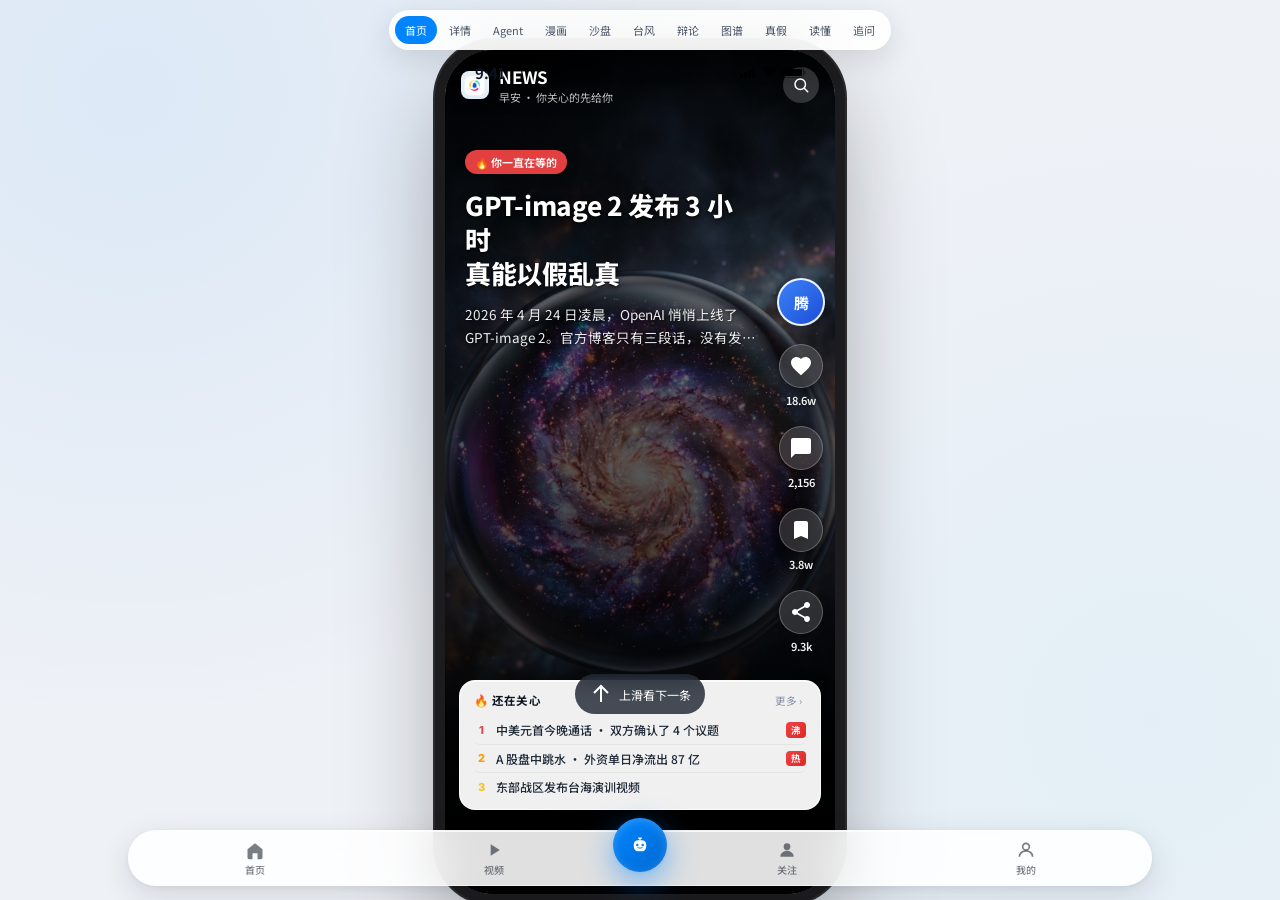
==== commit 31e0b510: "chore: 品牌字样去标识化（腾讯新闻 → NEWS）" ====
--- a/app.html
+++ b/app.html
@@ -5,7 +5,7 @@
   <meta name="viewport" content="width=device-width, initial-scale=1.0, maximum-scale=1.0, user-scalable=no, viewport-fit=cover">
   <meta name="apple-mobile-web-app-capable" content="yes">
   <meta name="apple-mobile-web-app-status-bar-style" content="black-translucent">
-  <title>腾讯新闻 · Agent 版</title>
+  <title>NEWS · Agent 版</title>
   <link href="https://fonts.googleapis.com/css2?family=Noto+Sans+SC:wght@300;400;500;600;700;900&family=Inter:wght@400;500;600;700;900&display=swap" rel="stylesheet">
   <link rel="stylesheet" href="styles.css?v=8">
   <link rel="stylesheet" href="styles-v3.css?v=8">
@@ -61,7 +61,7 @@
       <div class="ih-logo">
         <div class="brand-dot"></div>
         <div class="ih-brand">
-          <div class="ih-brand-name">腾讯新闻</div>
+          <div class="ih-brand-name">NEWS</div>
           <div class="ih-brand-slot">早安 · 你关心的先给你</div>
         </div>
       </div>
@@ -296,12 +296,12 @@
           <div class="irr-item"><div class="irr-icon"><svg width="24" height="24" viewBox="0 0 24 24" fill="currentColor"><path d="M17 3H7c-1.1 0-2 .9-2 2v16l7-3 7 3V5c0-1.1-.9-2-2-2z"/></svg></div><div class="irr-count">12w</div></div>
         </div>
         <div class="ifeed-bottom dark">
-          <span class="ifeed-chip chip-video-title">腾讯新闻现场</span>
+          <span class="ifeed-chip chip-video-title">NEWS 现场</span>
           <h2 class="ifeed-video-title">长白山暴雪红色预警：滑雪游客请立即下撤</h2>
           <div class="ifeed-author">
             <div class="ifa-avatar dark-avatar">现</div>
             <div class="ifa-info">
-              <div class="ifa-name light">腾讯新闻现场</div>
+              <div class="ifa-name light">NEWS 现场</div>
               <div class="ifa-meta light">1 小时前 · 2:18</div>
             </div>
           </div>
@@ -369,7 +369,7 @@
         <div class="art-byline">
           <div class="art-avatar-dot">张</div>
           <div class="art-byline-info">
-            <div class="art-author">张译 · 腾讯新闻科技</div>
+            <div class="art-author">张译 · NEWS 科技</div>
             <div class="art-stamp">2 小时前 · 6 分钟读</div>
           </div>
         </div>
@@ -768,7 +768,7 @@
       </div>
 
       <div class="sb-source">
-        数据来源：腾讯新闻财经 + 央行公开数据 · <span class="badge-verified-inline">已核实</span>
+        数据来源：NEWS 财经 + 央行公开数据 · <span class="badge-verified-inline">已核实</span>
       </div>
     </div>
   </div>
@@ -866,13 +866,13 @@
         <img src="https://images.unsplash.com/photo-1686191128892-f7434b8e8e7e?w=200&auto=format&fit=crop&q=80" alt="">
         <div>
           <div class="car-t">GPT-image 2 实测 3 小时</div>
-          <div class="car-s">腾讯新闻科技 · 你刚读完</div>
+          <div class="car-s">NEWS 科技 · 你刚读完</div>
         </div>
       </div>
 
       <div class="chat-messages" id="chat-messages">
         <div class="chat-bubble chat-bot">
-          我是腾讯新闻 AI 分析师，我已经完整读过这篇 image2 报道。<br><br>
+          我是NEWS AI 分析师，我已经完整读过这篇 image2 报道。<br><br>
           想聊哪个方向？
           <div class="chat-suggest">
             <button class="cs-btn" onclick="chatAsk('这个模型会影响到我做的内容运营工作吗？')">会影响我的内容运营工作吗？</button>
--- a/styles.css
+++ b/styles.css
@@ -1,5 +1,5 @@
 /* ===================================================
-   腾讯新闻 · Agent 版 · 原型样式
+   NEWS · Agent 版 · 原型样式
    设计基调：iOS 26 Liquid Glass + Loopit 沉浸 Feed
    =================================================== */
 
